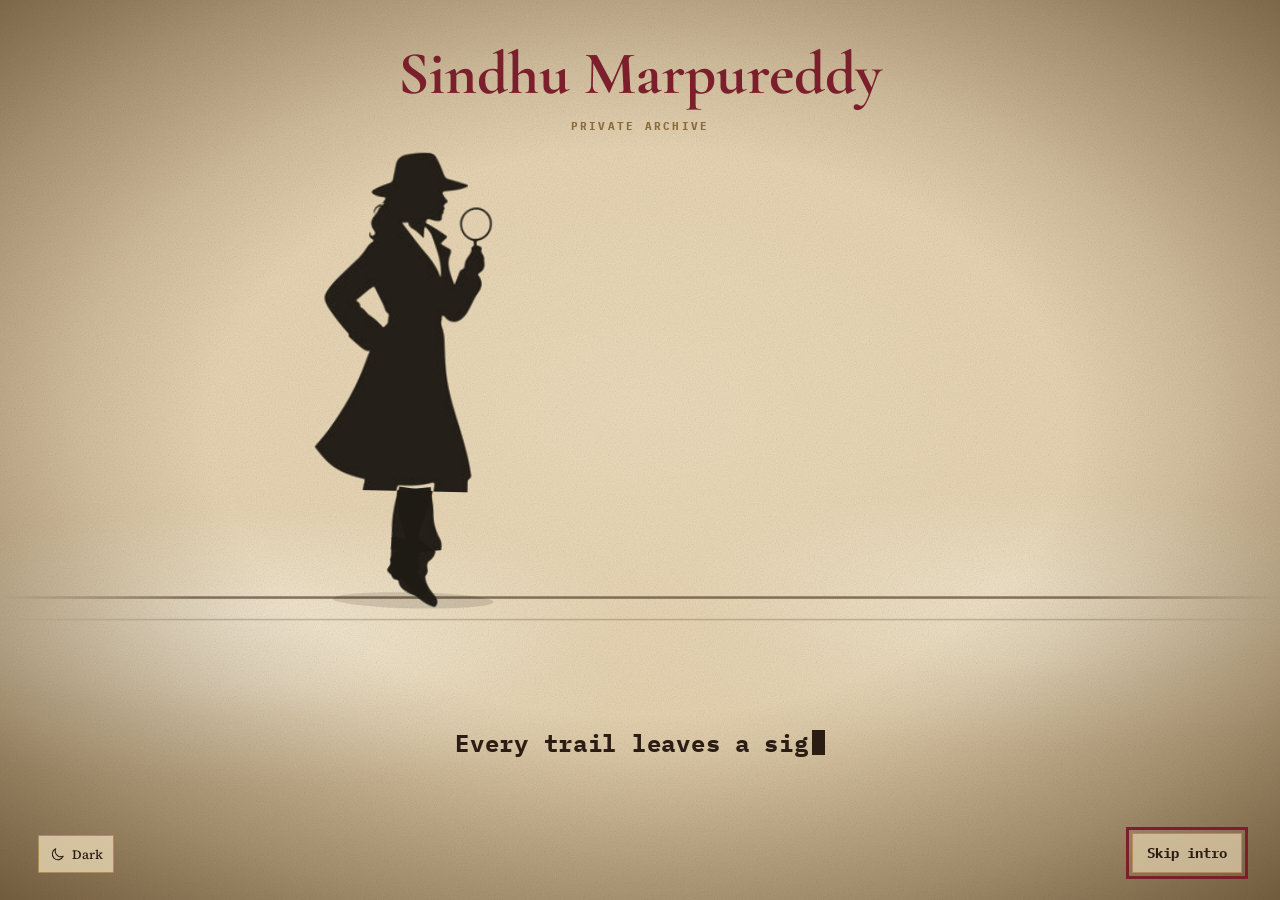
==== sherlock.html @ 06609368 "Clarify annual escalation resolution metric" ====
<!doctype html>
<html lang="en">
<head>
  <meta charset="UTF-8">
  <meta name="viewport" content="width=device-width, initial-scale=1.0">
  <meta name="theme-color" content="#E6D3B0">
  <title>Sindhu Marpureddy | Home</title>
  <link rel="preconnect" href="https://fonts.googleapis.com">
  <link rel="preconnect" href="https://fonts.gstatic.com" crossorigin>
  <link href="https://fonts.googleapis.com/css2?family=Abril+Fatface&family=Cormorant+Garamond:wght@400;500;600;700&family=Courier+Prime:wght@400;700&family=IBM+Plex+Mono:wght@400;500;600;700&family=Lora:wght@400;500;700&family=Source+Serif+4:wght@400;500;600;700&display=swap" rel="stylesheet">
  <script>try{if(localStorage.getItem('sherlock-theme')==='dark')document.documentElement.setAttribute('data-theme','dark')}catch(e){}</script>
  <!-- Decide before first paint whether the intro will play (once per session; add ?intro=1 to the address to replay it) -->
  <script>try{var key='sindhu-case-file-router-intro',u=new URL(location.href);u.searchParams.delete('intro');u.hash='';history.replaceState(null,'',u.pathname+u.search);sessionStorage.removeItem(key);if(!(window.matchMedia&&matchMedia('(prefers-reduced-motion: reduce)').matches)){document.documentElement.classList.add('will-intro')}}catch(e){}</script>
  <style>
/* =====================================================================
   Case file site - one consolidated stylesheet.
   Sections: 1 tokens - 2 base - 3 header - 4 layout - 5 shared - 6 pages
             7 footer - 8 route transitions - 9 home - 10 intro - 11 responsive
   Edit the sepia palette in section 1. All artwork is inline SVG or CSS.
   ===================================================================== */

/* 1. Tokens ---------------------------------------------------------- */
:root {
  --paper: #E6D3B0;
  --paper-hi: #EEDDBE;
  --paper-light: #f2e5ca;
  --aged-edge: #B08D57;
  --brass: var(--aged-edge);
  --deep-sepia: #8A6A3B;
  --ink: #2b1d14;
  --ink-soft: #2b1d14;
  --burgundy: #7A1F2B;
  --rule: rgba(30, 26, 20, .24);
  --display: 'Cormorant Garamond', Georgia, serif;
  --body: 'Source Serif 4', Georgia, serif;
  --note: 'IBM Plex Mono', monospace;
  --font-body: clamp(1rem, .95rem + .3vw, 1.125rem);
  --font-card: 1.05rem;
  --font-label: clamp(.875rem, .85rem + .2vw, .95rem);
  --font-nav: clamp(.95rem, .91rem + .2vw, 1rem);
  --font-hero-statement: clamp(1.4rem, 1.1rem + 1vw, 1.75rem);
  --header-height: 78px;
  --footer-height: 58px;
  --noise: url("data:image/svg+xml;utf8,<svg xmlns='http://www.w3.org/2000/svg' width='220' height='220'><filter id='n' x='0' y='0' width='100%25' height='100%25'><feTurbulence type='fractalNoise' baseFrequency='.85' numOctaves='2' stitchTiles='stitch'/><feColorMatrix type='saturate' values='0'/></filter><rect width='220' height='220' filter='url(%23n)'/></svg>");
  color-scheme: light;
  scroll-behavior: smooth;
  scroll-padding-top: 100px;
}

/* 2. Base ------------------------------------------------------------ */
*, *::before, *::after { box-sizing: border-box; }
[hidden] { display: none !important; }
html { min-width: 320px; background: var(--paper); }
body {
  display: flex;
  min-width: 320px;
  min-height: 100vh;
  flex-direction: column;
  margin: 0;
  color: var(--ink);
  background-color: var(--paper);
  background-image: repeating-linear-gradient(0deg, rgba(65,42,21,.025) 0 1px, transparent 1px 5px), linear-gradient(115deg, rgba(255,255,255,.13), transparent 48%);
  font-family: var(--body);
  font-size: var(--font-body);
  font-weight: 400;
  line-height: 1.65;
}
body.intro-open { overflow: hidden; }
body p { max-width: 65ch; }
body em, body strong { font-family: var(--body); font-weight: 500; }
a { color: inherit; text-decoration: none; }
button { color: inherit; font: inherit; }
:focus-visible { outline: 3px solid var(--aged-edge); outline-offset: 4px; }
::selection { color: var(--paper-light); background: var(--burgundy); }
.skip-link { position: fixed; z-index: 2001; top: 8px; left: 8px; padding: 10px 14px; color: var(--paper-light); background: var(--burgundy); transform: translateY(-150%); }
.skip-link:focus { transform: translateY(0); }
.sr-only, .route-live { position: absolute; width: 1px; height: 1px; padding: 0; margin: -1px; overflow: hidden; clip: rect(0,0,0,0); white-space: nowrap; border: 0; }

/* Everything except the intro and transition layers lives inside #page */
#page { position: relative; z-index: 200; display: flex; flex: 1 0 auto; flex-direction: column; min-width: 0; }

/* 3. Header ---------------------------------------------------------- */
.case-header {
  position: sticky; z-index: 1200; top: 0; display: flex; flex: 0 0 auto; min-height: var(--header-height);
  align-items: center; justify-content: space-between; gap: 15px;
  padding: 9px max(22px, calc((100vw - 1280px) / 2));
  border-bottom: 1px solid var(--rule); background: rgba(230,211,176,.97); backdrop-filter: blur(12px);
}
.brand { display: flex; flex: 0 0 auto; flex-direction: column; line-height: 1.1; white-space: nowrap; }
.brand b { color: var(--burgundy); font: 700 2.4rem/1.05 var(--display); letter-spacing: 0; }
.brand small { margin-top: 3px; color: var(--deep-sepia); font: 700 .68rem/1.2 var(--note); letter-spacing: .16em; text-transform: uppercase; }
.case-nav { display: flex; min-width: 0; align-items: center; gap: 2px; }
.case-nav a { display: inline-flex; min-height: 43px; flex: 0 0 auto; align-items: center; gap: 6px; padding: 8px 9px; color: var(--ink); border-bottom: 2px solid transparent; font: 500 var(--font-nav) var(--body); white-space: nowrap; }
.case-nav a:hover, .case-nav a[aria-current="page"] { color: var(--burgundy); border-bottom-color: var(--aged-edge); }
.case-nav svg, .resume-button svg, .menu-toggle svg { width: 17px; height: 17px; fill: none; stroke: currentColor; stroke-linecap: round; stroke-linejoin: round; stroke-width: 1.5; }
.resume-button { display: inline-flex; min-height: 42px; flex: 0 0 auto; align-items: center; gap: 7px; padding: 8px 11px; color: var(--paper-light); border: 1px solid var(--burgundy); background: var(--burgundy); font: 700 var(--font-label) var(--note); letter-spacing: .06em; }
.resume-button:hover, .button-primary:hover, .copy-email:hover { color: var(--paper-light); background: var(--ink); border-color: var(--ink); }
.menu-toggle { display: none; align-items: center; gap: 6px; padding: 8px 10px; border: 1px solid var(--deep-sepia); background: transparent; cursor: pointer; font: 700 var(--font-label) var(--note); letter-spacing: .06em; }

/* 4. Layout ---------------------------------------------------------- */
main { display: flex; flex: 1 0 auto; flex-direction: column; min-height: 0; }
.route-view { position: relative; display: flex; flex: 1 0 auto; flex-direction: column; min-height: calc(100vh - var(--header-height) - var(--footer-height)); }
.route-view h1 { margin: 0 0 28px; color: var(--ink); font: 400 clamp(42px, 6vw, 70px)/1.02 var(--display); }
.route-view h1::first-letter { color: var(--burgundy); }
.paper-page { background-color: var(--paper); background-image: repeating-linear-gradient(0deg, rgba(65,42,21,.018) 0 1px, transparent 1px 6px), linear-gradient(115deg, rgba(255,255,255,.13), transparent 48%); }
.page-inner { width: min(1080px, calc(100% - 56px)); margin: 0 auto; padding: 78px 0 96px; }
.paper-page .page-inner { flex: 1 0 auto; min-height: calc(100vh - var(--header-height) - var(--footer-height)); }
.paper-page .page-inner > h1 { padding-bottom: 20px; border-bottom: 1px solid var(--rule); }
#page-profile .page-inner, #page-method .page-inner, #page-contact .page-inner { display: flex; flex-direction: column; justify-content: center; }
#page-contact .page-inner { align-items: center; text-align: center; }

/* 5. Shared components ------------------------------------------------ */
.ornamental-divider { display: block; width: min(240px, 65%); height: 28px; margin: 28px auto; fill: none; stroke: var(--aged-edge); stroke-width: 1; stroke-linecap: round; stroke-linejoin: round; }
.button { display: inline-flex; min-height: 46px; align-items: center; justify-content: center; gap: 14px; padding: 10px 14px; border: 1px solid var(--deep-sepia); font: 500 var(--font-label) var(--body); transition: background .18s ease, color .18s ease, transform .18s ease; }
.button:hover { transform: translateY(-2px); }
.button-primary { color: var(--paper-light); border-color: var(--burgundy); background: var(--burgundy); }
.button-secondary { color: var(--ink); background: transparent; }
.button-secondary:hover { color: var(--paper-light); background: var(--ink); }
/* Small uppercase-style labels share one look */
.case-number, .case-problem strong, .case-outcome strong, .case-card summary, .case-card details .todo, .case-link, .full-record-link, .case-status,
.profile-facts h2, .service-heading p, .copy-email, .contact-linkedin, .case-footer, .method-tabs [role="tab"] { font-family: var(--note); font-size: var(--font-label); font-weight: 700; letter-spacing: .06em; }

/* 6. Pages ------------------------------------------------------------ */
/* Profile */
.profile-summary { max-width: 65ch; margin: 10px 0 40px; color: var(--ink-soft); font-size: var(--font-body); line-height: 1.65; }
.profile-facts { display: grid; grid-template-columns: repeat(3, minmax(0, 1fr)); gap: 14px; }
.profile-facts article { padding: 21px; border: 1px solid rgba(138,106,59,.55); border-top: 3px solid var(--deep-sepia); background: rgba(243,228,196,.6); }
.profile-facts h2 { margin: 0 0 8px; color: var(--burgundy); }
.profile-facts p { margin: 0; font: 500 var(--font-card) var(--body); line-height: 1.65; }
.profile-facts span { display: block; margin-top: 5px; color: var(--ink-soft); font-size: 15px; }

/* Case files */
.case-grid { display: grid; grid-template-columns: repeat(2, minmax(0, 1fr)); gap: 30px; }
.case-card { display: grid; min-width: 0; grid-template-columns: minmax(100px, .34fr) minmax(0, 1fr); align-items: start; gap: 18px; padding: 26px; border: 1px solid rgba(138,106,59,.55); border-top: 3px solid var(--deep-sepia); background: rgba(243,228,196,.62); box-shadow: 0 5px 14px rgba(30,26,20,.07); transition: transform .2s ease, border-color .2s ease, box-shadow .2s ease; }
.case-thumb { display: block; width: 100%; aspect-ratio: 1; object-fit: contain; border: 1px solid rgba(138,106,59,.35); background: var(--paper-hi); }
.case-thumb-placeholder { display: grid; place-items: center; color: var(--deep-sepia); font: 700 28px/1 var(--display); }
.case-thumb-placeholder[data-tone="sage"] { background: linear-gradient(145deg, #EEDDBE, #D1BB91); }
.case-thumb-placeholder[data-tone="blue"] { background: linear-gradient(145deg, #F2E5CA, #D7C29A); }
.case-thumb-placeholder[data-tone="rose"] { background: linear-gradient(145deg, #E7D5B3, #CBB58A); }
.case-content { min-width: 0; }
.case-card:hover, .case-card:focus-within { transform: translateY(-3px); border-color: var(--aged-edge); box-shadow: 0 10px 24px rgba(30,26,20,.13); }
.case-number { margin: 0 0 8px; color: var(--burgundy); }
.case-card h2 { margin: 0 0 12px; font: 400 34px/1.08 var(--display); }
.case-problem, .case-outcome { max-width: 65ch; margin: 10px 0; font-size: var(--font-card); line-height: 1.65; }
.case-problem strong, .case-outcome strong { display: block; margin-bottom: 2px; color: var(--burgundy); }
.case-card details { margin-top: 12px; border-top: 1px solid rgba(138,106,59,.38); }
.case-card summary { width: fit-content; padding: 9px 0 2px; color: var(--burgundy); cursor: pointer; }
.case-card summary:hover, .case-link:hover, .full-record-link:hover { color: var(--ink); }
.case-card details p { max-width: 65ch; margin: 9px 0; color: var(--ink-soft); font-size: var(--font-card); line-height: 1.65; }
.case-card details .todo { color: var(--burgundy); }
.case-link, .full-record-link { display: inline-flex; align-items: center; gap: 7px; margin-top: 13px; padding-bottom: 3px; color: var(--burgundy); border-bottom: 1px solid var(--aged-edge); }
.case-link:hover, .full-record-link:hover { border-color: var(--burgundy); }
.case-status { margin: 13px 0 0; color: var(--burgundy); }
.case-card { display: block; padding: 0; perspective: 1200px; }
.case-card-inner { display: grid; min-height: 250px; transform-style: preserve-3d; transition: transform .65s cubic-bezier(.2,.7,.2,1); }
.case-card.is-flipped .case-card-inner { transform: rotateY(180deg); }
.case-card-face { grid-area: 1 / 1; min-width: 0; padding: 24px; backface-visibility: hidden; -webkit-backface-visibility: hidden; }
.case-card-front { display: flex; flex-direction: column; align-items: stretch; }
.case-card-front-button { display: grid; width: 100%; grid-template-columns: minmax(110px, .7fr) minmax(0, 1fr); align-items: center; gap: 20px; padding: 0; border: 0; background: transparent; cursor: pointer; text-align: left; }
.case-card-front-button:focus-visible, .case-card-back-button:focus-visible { outline-offset: 2px; }
.case-card-front .case-thumb { display: block; width: 100%; aspect-ratio: 1; object-fit: contain; border: 1px solid rgba(138,106,59,.35); background: var(--paper-hi); }
.case-card-front .case-thumb-placeholder { display: grid; place-items: center; color: var(--deep-sepia); font: 700 38px/1 var(--display); }
.case-card-front .case-thumb-placeholder[data-tone="sage"] { background: linear-gradient(145deg, #EEDDBE, #D1BB91); }
.case-card-front .case-thumb-placeholder[data-tone="blue"] { background: linear-gradient(145deg, #F2E5CA, #D7C29A); }
.case-card-front .case-thumb-placeholder[data-tone="rose"] { background: linear-gradient(145deg, #E7D5B3, #CBB58A); }
.case-card-front-copy { display: block; min-width: 0; }
.case-front-link, .case-front-status { align-self: flex-start; margin: 12px 0 0; }
.case-card-front .case-number { display: block; margin-bottom: 8px; }
.case-card-title { display: block; margin-bottom: 10px; color: var(--burgundy); font: 400 34px/1.08 var(--display); }
.case-teaser { display: block; color: var(--ink-soft); font-size: 16px; line-height: 1.5; }
.case-flip-cue { display: inline-block; margin-top: 17px; color: var(--deep-sepia); font: 700 var(--font-label) var(--note); }
.case-card-back { transform: rotateY(180deg); }
.case-card-back-button { min-height: 36px; margin: -4px 0 10px; padding: 5px 0; border: 0; background: transparent; color: var(--burgundy); cursor: pointer; font: 700 var(--font-label) var(--note); }
.case-card-back-button:hover { color: var(--ink); }
.case-card-back .case-number { margin-bottom: 8px; }
.case-card-back h2 { margin-bottom: 12px; }
.case-card:focus-within { border-color: var(--aged-edge); box-shadow: 0 8px 20px rgba(30,26,20,.12); }
html:not([data-theme="dark"]) .case-card { border-color: #6A1924; border-top-color: #B08D57; background: #7A1F2B; color: #F2E5CA; box-shadow: 0 5px 14px rgba(64,22,28,.18); }
html:not([data-theme="dark"]) .case-card:hover, html:not([data-theme="dark"]) .case-card:focus-within { border-color: #B08D57; box-shadow: 0 10px 24px rgba(64,22,28,.25); }
html:not([data-theme="dark"]) .case-card-title, html:not([data-theme="dark"]) .case-card-back h2 { color: #FFF2D9; font-weight: 700; }
html:not([data-theme="dark"]) .case-card .case-number, html:not([data-theme="dark"]) .case-card .case-problem strong, html:not([data-theme="dark"]) .case-card .case-outcome strong, html:not([data-theme="dark"]) .case-card summary, html:not([data-theme="dark"]) .case-card .case-status, html:not([data-theme="dark"]) .case-card-back-button { color: #F2D9A8; }
html:not([data-theme="dark"]) .case-card .case-teaser, html:not([data-theme="dark"]) .case-card .case-problem, html:not([data-theme="dark"]) .case-card .case-outcome, html:not([data-theme="dark"]) .case-card details p { color: #FFF7E9; }
html:not([data-theme="dark"]) .case-card .case-flip-cue { color: #F2D9A8; }
html:not([data-theme="dark"]) .case-card details { border-top-color: rgba(242,229,202,.38); }
html:not([data-theme="dark"]) .case-card .case-link { color: #F2D9A8; border-bottom-color: #B08D57; }
html:not([data-theme="dark"]) .case-card .case-link:hover, html:not([data-theme="dark"]) .case-card summary:hover, html:not([data-theme="dark"]) .case-card-back-button:hover { color: #FFF7E9; }

/* Method */
.method-tabs { display: flex; flex-wrap: wrap; gap: 4px; border-bottom: 1px solid var(--rule); }
.method-tabs [role="tab"] { min-height: 44px; padding: 9px 14px; color: var(--ink-soft); border: 0; border-bottom: 2px solid transparent; background: transparent; cursor: pointer; }
.method-tabs [role="tab"]:hover, .method-tabs [role="tab"][aria-selected="true"] { color: var(--burgundy); border-bottom-color: var(--aged-edge); }
.method-panel { min-height: 160px; padding: 25px 19px; background: rgba(243,228,196,.55); }
.method-panel.is-changing { animation: panelReveal .25s ease both; }
.tag-list { display: flex; flex-wrap: wrap; gap: 8px; margin: 0; padding: 0; list-style: none; }
.tag-list li { padding: 5px 9px; border: 1px solid rgba(138,106,59,.7); background: rgba(230,211,176,.62); font-size: 16px; }
@keyframes panelReveal { from { opacity: .2; transform: translateY(5px); } to { opacity: 1; transform: translateY(0); } }

/* Service record */
.service-timeline { position: relative; margin-left: 8px; padding-left: 33px; border-left: 1px solid var(--aged-edge); }
.service-entry { position: relative; padding: 0 0 46px; }
.service-entry:last-child { padding-bottom: 0; }
.timeline-mark { position: absolute; top: 6px; left: -41px; width: 14px; height: 14px; border: 2px solid var(--deep-sepia); border-radius: 50%; background: var(--paper); }
.service-heading { display: flex; flex-wrap: wrap; align-items: center; gap: 4px 12px; margin-bottom: 8px; }
.service-heading h2 { flex: 1 1 260px; margin: 0; color: var(--ink); font: 400 29px/1.12 var(--display); overflow-wrap: anywhere; }
.service-heading p { margin: 0; color: var(--burgundy); }
.employer-logo { display: block; width: 48px; height: 48px; flex: 0 0 48px; object-fit: contain; padding: 3px; border-radius: 3px; background: rgba(255,255,255,.86); }
.service-entry ul { max-width: 65ch; margin: 0; padding-left: 19px; color: var(--ink-soft); font-size: var(--font-card); line-height: 1.65; }
.service-entry li { max-width: 65ch; padding-left: 4px; }
.service-entry li + li { margin-top: 5px; }
.service-entry abbr[title] { text-decoration: none; cursor: help; }
.full-record-link { margin-top: 27px; }

/* Contact */
.contact-prompt { margin: 0 0 25px; color: var(--burgundy); font: 400 32px var(--display); }
.contact-actions { display: flex; flex-wrap: wrap; align-items: center; justify-content: center; gap: 10px; }
.contact-actions address { color: var(--ink); font: normal 20px var(--note); overflow-wrap: anywhere; }
.contact-details { display: flex; flex-wrap: wrap; justify-content: center; gap: 26px; margin-top: 18px; }
.contact-details p { margin: 0; color: var(--ink); font-size: 17px; }
.contact-details strong { display: block; margin-bottom: 3px; color: var(--deep-sepia); font: 700 var(--font-label) var(--note); }
.contact-details a { color: inherit; text-underline-offset: 3px; }
.contact-details a:hover { color: var(--burgundy); text-decoration: underline; }
.copy-email { min-height: 42px; padding: 8px 13px; color: var(--paper-light); border: 1px solid var(--burgundy); background: var(--burgundy); cursor: pointer; font-weight: 500; }
.copy-status { min-height: 1.5em; margin: 8px 0; color: var(--burgundy); font-size: 15px; }
.contact-linkedin { display: inline-block; margin-top: 7px; padding-bottom: 3px; color: var(--burgundy); border-bottom: 1px solid var(--aged-edge); font-weight: 500; }
.contact-linkedin:hover { color: var(--ink); }
.contact-links { display: flex; flex-wrap: wrap; justify-content: center; gap: 10px; margin-top: 24px; }
.contact-links .button { min-width: 130px; }

/* 7. Footer ----------------------------------------------------------- */
.case-footer { display: flex; flex: 0 0 auto; min-height: var(--footer-height); align-items: center; justify-content: space-between; gap: 12px; margin-top: auto; padding: 12px max(22px, calc((100vw - 1080px) / 2)); border-top: 1px solid var(--rule); background: #E6D3B0; color: var(--ink); }
.case-footer a { color: var(--burgundy); }

/* 8. Route transitions (footprints + magnifier lens reveal) ----------- */
.route-view.route-exit, .route-view.route-enter { position: fixed; z-index: 1101; top: var(--header-height); right: 0; bottom: 0; left: 0; overflow-y: auto; padding-bottom: 54px; }
.route-view.route-exit { pointer-events: none; }
.route-view.route-enter { clip-path: circle(0px at 50% 34%); }
.transition-layer { position: fixed; z-index: 1103; inset: 0; display: none; overflow: hidden; pointer-events: none; }
.transition-layer.is-active { display: block; }
.transition-layer.is-intro-reveal { z-index: 2003; }
.transition-ground-line { position: absolute; right: 0; bottom: 86px; left: 0; height: 1px; background: rgba(138,106,59,.64); box-shadow: 0 0 8px rgba(176,141,87,.3); }
.transition-glass { position: fixed; z-index: 3; width: 160px; height: 218px; }
.transition-glass img { display: block; width: 160px; height: auto; transform: rotate(-30deg); filter: drop-shadow(6px 10px 8px rgba(0,0,0,.35)); }
.footprint-layer { position: fixed; z-index: 1102; inset: 0; display: none; overflow: hidden; pointer-events: none; }
.footprint-layer.has-prints { display: block; }
.shoe-print { position: fixed; z-index: 2; display: block; width: 28px; height: 56px; object-fit: contain; opacity: 0; pointer-events: none; }

/* 9. Home: sepia paper, Gothic skyline, seal, and the revealing lens --- */
#page-home { overflow: hidden; background: radial-gradient(ellipse 80% 72% at 45% 46%, var(--paper-hi) 0%, var(--paper) 52%, #cdb98f 100%); }
#page-home::before { content: ""; position: absolute; inset: 0; z-index: 0; pointer-events: none; background: radial-gradient(ellipse 78% 74% at 50% 48%, rgba(70,45,18,0) 52%, rgba(70,45,18,.22) 82%, rgba(70,45,18,.45) 100%); }
#page-home::after { content: ""; position: absolute; inset: 0; z-index: 0; pointer-events: none; mix-blend-mode: multiply; opacity: .26; background-image: var(--noise); background-size: 220px 220px; }
#page-home .home-copy h1 { border-color: var(--brass); outline-color: rgba(176,141,87,.35); background: transparent; font-family: 'Abril Fatface', Georgia, serif; }
.home-inner { position: relative; z-index: 1; display: grid; flex: 1 0 auto; width: 100%; max-width: 1120px; align-items: center; gap: clamp(20px, 3vw, 44px); grid-template-columns: minmax(0, .92fr) minmax(0, 1.08fr); margin: 0 auto; padding: 5vh 24px 3vh; }
.home-copy { min-width: 0; }
.home-copy h1 { margin: 0 0 1.1rem; padding: 1.2rem 1.5rem 1.7rem; border: 2px solid var(--brass); outline: 1px solid rgba(176,141,87,.35); outline-offset: 6px; font: 400 clamp(2.6rem, 5.2vw, 4.4rem)/1.04 var(--display); transition: opacity .9s ease; }
.home-copy h1 .name { display: block; color: var(--burgundy); }
.home-statement { max-width: 20em; margin: 0 0 1.5rem; font: 400 var(--font-hero-statement)/1.25 var(--display); }
.home-cta { display: flex; flex-wrap: wrap; gap: 12px; }
.home-cta .button { padding: 15px 22px; border-color: var(--brass); color: var(--ink); font: 700 .85rem var(--note); }
.home-cta .button-primary { color: #fff; border-color: var(--burgundy); background: var(--burgundy); }
.home-cta .button-primary:hover { background: var(--ink); border-color: var(--ink); }

.stage-col { display: flex; min-width: 0; flex-direction: column; gap: 10px; }
.stage { position: relative; width: 100%; aspect-ratio: 540 / 460; overflow: visible; cursor: none; touch-action: manipulation; user-select: none; -webkit-user-select: none; }
.stage svg.scene { position: absolute; inset: 0; width: 100%; height: 100%; }
.seal { position: absolute; top: 0; right: 0; z-index: 1; width: 30%; aspect-ratio: 1; filter: drop-shadow(0 3px 5px rgba(60,40,20,.22)); }
.facts-layer { position: absolute; inset: 0; z-index: 2; pointer-events: none;
  -webkit-mask-image: radial-gradient(circle var(--lr, 70px) at var(--lx, 50%) var(--ly, 50%), #000 90%, transparent 100%);
          mask-image: radial-gradient(circle var(--lr, 70px) at var(--lx, 50%) var(--ly, 50%), #000 90%, transparent 100%); }
.stage.show-all .facts-layer { -webkit-mask-image: none; mask-image: none; }
.tag { position: absolute; width: var(--tw, 150px); padding: .5em .65em .55em; transform: translate(-50%, -50%); border: 1px solid var(--brass); background: rgba(240,225,194,.96); box-shadow: 3px 4px 0 rgba(90,65,30,.18); }
.tag b { display: block; color: var(--burgundy); font: 400 var(--tfs, 24px)/1 var(--display); }
.tag span { display: block; margin-top: 3px; color: var(--ink); font: 700 var(--tls, 12px)/1.2 var(--note); }
.lens { position: absolute; top: 0; left: 0; z-index: 3; pointer-events: none; will-change: transform; filter: drop-shadow(6px 10px 7px rgba(40,25,10,.35)); }
.hint-row { position: relative; z-index: 5; display: flex; align-items: center; justify-content: space-between; gap: 12px; color: var(--deep-sepia); font: 400 .78rem var(--note); }
.hint-row button { padding: 7px 11px; color: var(--ink); border: 1px solid var(--brass); background: transparent; cursor: pointer; font: 700 .74rem var(--note); }
.hint-row button:hover { color: #fff; background: var(--burgundy); border-color: var(--burgundy); }
.home-ornament { position: relative; z-index: 1; display: block; width: min(340px, 60%); margin: 0 auto 8px; opacity: .9; }
.copy-hidden-until-intro { opacity: 0; }

/* 10. Intro: the investigator walks in, then the lens opens the page --- */
html.will-intro #page { visibility: hidden; }
#page.intro-active { visibility: hidden; }
#page.intro-active .home-copy h1 { opacity: 0; }
#page.intro-active.title-in .home-copy h1 { opacity: 1; }
#page.wiping { visibility: visible; clip-path: circle(var(--r, 0px) at var(--cx, 50%) var(--cy, 50%)); }
#intro { position: fixed; z-index: 100; inset: 0; overflow: hidden; background: radial-gradient(ellipse 80% 70% at 50% 45%, #EEDCBC 0%, #E6D3B0 55%, #B9A37A 100%); }
#intro .vignette { position: absolute; inset: 0; pointer-events: none; background: radial-gradient(ellipse 75% 70% at 50% 48%, rgba(60,38,15,0) 45%, rgba(60,38,15,.28) 78%, rgba(60,38,15,.55) 100%); }
#intro .grain { position: absolute; inset: 0; pointer-events: none; mix-blend-mode: multiply; opacity: .28; background-image: var(--noise); background-size: 220px 220px; }
#intro .fog { position: absolute; left: -20%; bottom: 20%; width: 140%; height: 30%; pointer-events: none; opacity: .65; animation: fogDrift 16s ease-in-out infinite alternate;
  background: radial-gradient(ellipse 30% 55% at 28% 60%, rgba(255,250,238,.75), transparent 70%), radial-gradient(ellipse 28% 50% at 72% 50%, rgba(255,250,238,.55), transparent 70%); }
#intro .fog.b { bottom: 12%; opacity: .45; animation-duration: 22s; animation-direction: alternate-reverse; }
@keyframes fogDrift { from { transform: translateX(-7%); } to { transform: translateX(7%); } }
#intro .intro-mark { position: absolute; top: 5vh; right: 0; left: 0; padding: 0 16px; text-align: center; line-height: 1.05; }
#intro .intro-mark b { display: block; color: var(--burgundy); font: 700 clamp(2.6rem, 6vw, 3.8rem)/.95 var(--display); }
#intro .intro-mark small { display: block; margin-top: 1rem; color: var(--deep-sepia); font: 700 .7rem var(--note); letter-spacing: .2em; text-transform: uppercase; }
#intro-scene { position: absolute; inset: 0; width: 100%; height: 100%; }
#intro-caption { position: absolute; right: 0; bottom: 15vh; left: 0; min-height: 1.6em; padding: 0 16px; color: var(--ink); font: 700 clamp(1.05rem, 2.2vw, 1.5rem) var(--note); letter-spacing: .03em; text-align: center; }
#intro-caption::after { content: ""; display: inline-block; width: .55em; height: 1.05em; margin-left: 3px; vertical-align: -.15em; background: var(--ink); animation: caretBlink .8s steps(1) infinite; }
@keyframes caretBlink { 50% { opacity: 0; } }
#skip-intro { position: absolute; right: max(16px, 3vw); bottom: max(16px, 3vh); padding: 10px 14px; color: var(--ink); border: 1px solid var(--brass); background: rgba(230,211,176,.7); cursor: pointer; font: 700 .85rem var(--note); }
#skip-intro:hover { color: #fff; background: var(--burgundy); border-color: var(--burgundy); }
#skip-intro:focus-visible { outline: 3px solid var(--burgundy); outline-offset: 3px; }
#lens-ring { position: fixed; z-index: 2300; display: none; border: 7px solid var(--aged-edge); border-radius: 50%; box-shadow: 0 0 0 1.5px #293833, inset 0 0 0 1.5px #293833, 0 10px 30px rgba(41,56,51,.28); pointer-events: none; }

/* 11. Responsive ------------------------------------------------------ */
@media (max-width: 1050px) {
  :root { --header-height: 112px; }
  .case-header { flex-wrap: wrap; gap: 4px 13px; padding-right: 18px; padding-left: 18px; }
  .case-nav { order: 3; width: 100%; justify-content: center; overflow-x: auto; }
  .resume-button { margin-left: auto; }
}
@media (max-width: 860px) {
  .home-inner { grid-template-columns: minmax(0, 1fr); padding-top: 4vh; }
  .stage-col { width: 100%; max-width: 520px; margin: 0 auto; }
}
@media (max-width: 700px) {
  :root { --header-height: 110px; --footer-height: 78px; scroll-padding-top: 118px; }
  .case-header { display: grid; height: auto; min-height: var(--header-height); grid-template-columns: minmax(0, 1fr) auto auto; grid-template-rows: auto auto; gap: 7px; padding: 8px 12px; }
  .brand { grid-column: 1; grid-row: 1; }
  .brand b { font-size: 2.1rem; }
  .menu-toggle { display: inline-flex; width: 36px; grid-column: 2; grid-row: 1; min-height: 36px; align-items: center; justify-content: center; gap: 0; padding: 5px; }
  .case-header > .theme-toggle { grid-column: 3; grid-row: 1; }
  .menu-toggle svg { width: 15px; height: 15px; }
  .case-nav { position: absolute; top: 100%; right: 0; left: 0; display: none; width: auto; max-height: calc(100dvh - 74px); flex-direction: column; align-items: stretch; justify-content: flex-start; overflow-y: auto; padding: 7px 12px 12px; border-bottom: 1px solid var(--rule); background: var(--paper); box-shadow: 0 12px 16px rgba(30,26,20,.14); }
  .case-header.menu-open .case-nav { display: flex; }
  .case-nav a { min-height: 43px; gap: 10px; padding: 9px 10px; border-bottom: 1px solid rgba(30,26,20,.12); }
  .case-nav a[aria-current="page"] { border-bottom-color: var(--aged-edge); }
  .resume-button { grid-column: 1 / -1; grid-row: 2; justify-self: center; min-height: 38px; gap: 5px; margin-left: 0; padding: 7px 8px; }
  .resume-button svg { width: 15px; height: 15px; }
  .page-inner { width: calc(100% - 36px); padding: 54px 0 72px; }
  .route-view h1 { margin-bottom: 23px; font-size: clamp(43px, 12vw, 58px); }
  .profile-facts { grid-template-columns: minmax(0, 1fr); gap: 10px; }
  .profile-facts article { padding: 16px; }
  .case-grid { grid-template-columns: minmax(0, 1fr); gap: 24px; }
  .case-card { grid-template-columns: 82px minmax(0, 1fr); gap: 14px; padding: 18px; }
  .case-card-face { padding: 17px; }
  .case-card-front-button { grid-template-columns: 82px minmax(0, 1fr); gap: 14px; }
  .case-card-title { font-size: 30px; }
  .case-thumb-placeholder { font-size: 23px; }
  .case-card h2 { font-size: 31px; }
  .method-tabs { flex-wrap: nowrap; overflow-x: auto; }
  .method-tabs [role="tab"] { flex: 0 0 auto; padding: 9px 10px; }
  .method-panel { min-height: 120px; padding: 20px 13px; }
  .tag-list { gap: 7px; }
  .tag-list li { font-size: 15px; }
  .service-timeline { margin-left: 6px; padding-left: 28px; }
  .service-entry { padding-bottom: 39px; }
  .timeline-mark { left: -35px; }
  .service-heading h2 { flex-basis: calc(100% - 60px); font-size: 25px; }
  .employer-logo { width: 42px; height: 42px; flex-basis: 42px; }
  .contact-prompt { font-size: 28px; }
  .contact-actions address { font-size: 16px; }
  .contact-details { gap: 10px 22px; }
  .case-footer { align-items: flex-start; flex-direction: column; padding-right: 18px; padding-left: 18px; }
  .transition-ground-line { bottom: 72px; }
  .shoe-print { width: 24px; height: 48px; }
  .home-cta .button { padding: 13px 16px; }
}
@media (max-width: 600px) {
  :root { --header-height: 110px; }
  .case-header { grid-template-columns: minmax(0, 1fr) auto auto; }
}
@media (max-width: 390px) {
  .brand b { font-size: 1.8rem; }
  .service-heading h2 { font-size: 23px; }
  .case-footer { padding-right: 15px; padding-left: 15px; }
  .case-card { grid-template-columns: 68px minmax(0, 1fr); gap: 11px; padding: 15px; }
  .case-card-face { padding: 14px; }
  .case-card-front-button { grid-template-columns: 68px minmax(0, 1fr); gap: 10px; }
  .case-card-title { font-size: 27px; }
}
@media (prefers-reduced-motion: reduce) {
  *, *::before, *::after { scroll-behavior: auto !important; animation-duration: .01ms !important; animation-iteration-count: 1 !important; transition-duration: .01ms !important; }
  .transition-layer { display: none !important; }
  .route-view.route-exit, .route-view.route-enter { position: static; inset: auto; overflow: visible; padding-bottom: 0; clip-path: none !important; }
  #intro .fog { animation: none; }
}
@media (forced-colors: active) {
  :focus-visible { outline: 2px solid Highlight; }
  .case-nav a[aria-current="page"] { border-bottom: 2px solid Highlight; }
}

/* ===== Theme switch: your colours by day, gothic grey "after dark" ===== */
.theme-toggle { display: inline-flex; min-height: 43px; flex: 0 0 auto; align-items: center; gap: 6px; padding: 8px 9px; color: var(--ink); border: 0; border-bottom: 2px solid transparent; background: transparent; cursor: pointer; font: 500 var(--font-nav) var(--body); white-space: nowrap; }
.theme-toggle:hover { color: var(--burgundy); border-bottom-color: var(--aged-edge); }
.theme-toggle svg { width: 17px; height: 17px; fill: none; stroke: currentColor; stroke-linecap: round; stroke-linejoin: round; stroke-width: 1.5; }
.case-header > .theme-toggle { width: 38px; min-height: 38px; justify-content: center; gap: 0; padding: 6px; border: 1px solid var(--deep-sepia); }
.case-header > .theme-toggle span { position: absolute; width: 1px; height: 1px; padding: 0; margin: -1px; overflow: hidden; clip: rect(0,0,0,0); white-space: nowrap; border: 0; }
#intro .theme-toggle { position: absolute; z-index: 2; top: auto; right: auto; bottom: max(16px, 3vh); left: max(16px, 3vw); min-height: 38px; padding: 6px 10px; border: 1px solid var(--aged-edge); background: rgba(230,211,176,.82); font-size: .8rem; }
html.theme-anim body, html.theme-anim .case-header, html.theme-anim .case-card, html.theme-anim #page-home, html.theme-anim .paper-page { transition: background-color .35s ease, color .35s ease, border-color .35s ease; }
@media (max-width: 700px) {
  .case-header > .theme-toggle { width: 38px; min-height: 38px; justify-content: center; gap: 0; padding: 6px; border: 1px solid var(--deep-sepia); }
  .case-header > .theme-toggle span { position: absolute; width: 1px; height: 1px; padding: 0; margin: -1px; overflow: hidden; clip: rect(0,0,0,0); white-space: nowrap; border: 0; }
}

html[data-theme="dark"] {
  --paper: #1F2125; --paper-hi: #2C3036; --paper-light: #F2F3F5;
  --ink: #E6E8EB; --ink-soft: #E6E8EB; --burgundy: #E3CF8E;
  --aged-edge: #A9AEB6; --brass: #A9AEB6; --deep-sepia: #8B9199; --rule: rgba(230,232,235,.2);
  color-scheme: dark;
}
html[data-theme="dark"] body { background-image: none; }
html[data-theme="dark"] .case-header { background: rgba(31,33,37,.97); }
html[data-theme="dark"] .case-footer { background: #1F2125; }
html[data-theme="dark"] .case-nav a[aria-current="page"], html[data-theme="dark"] .case-nav a:hover, html[data-theme="dark"] .theme-toggle:hover { color: #E3CF8E; }
html[data-theme="dark"] .brand small { color: #B5BAC2; }
html[data-theme="dark"] .paper-page { background-color: #1F2125; background-image: none; }
html[data-theme="dark"] .profile-facts article, html[data-theme="dark"] .case-card { background: rgba(46,50,56,.75); border-color: rgba(169,174,182,.35); box-shadow: 0 5px 14px rgba(0,0,0,.35); }
html[data-theme="dark"] .method-panel { background: rgba(46,50,56,.6); }
html[data-theme="dark"] .tag-list li { background: rgba(46,50,56,.85); border-color: rgba(169,174,182,.5); }
html[data-theme="dark"] .resume-button, html[data-theme="dark"] .button-primary, html[data-theme="dark"] .copy-email { color: #17181B; background: #E3CF8E; border-color: #E3CF8E; }
html[data-theme="dark"] .resume-button:hover, html[data-theme="dark"] .button-primary:hover, html[data-theme="dark"] .copy-email:hover { color: #17181B; background: #F3E6B0; border-color: #F3E6B0; }
html[data-theme="dark"] .button-secondary { color: var(--ink); border-color: #A9AEB6; }
html[data-theme="dark"] .button-secondary:hover { color: var(--ink); background: rgba(230,232,235,.14); }
html[data-theme="dark"] #page-home { background: radial-gradient(ellipse 80% 72% at 45% 46%, #3B4047 0%, #25282D 55%, #16171A 100%); }
html[data-theme="dark"] #page-home::before { background: radial-gradient(ellipse 78% 74% at 50% 48%, rgba(0,0,0,0) 50%, rgba(0,0,0,.25) 82%, rgba(0,0,0,.55) 100%); }
html[data-theme="dark"] #page-home::after { mix-blend-mode: screen; opacity: .05; }
html[data-theme="dark"] #page-home .home-copy h1 { border-color: #A9AEB6; outline-color: rgba(169,174,182,.35); background: rgba(20,22,26,.35); }
html[data-theme="dark"] #page-home .home-cta .button { color: var(--ink); border-color: #A9AEB6; background: rgba(230,232,235,.06); }
html[data-theme="dark"] #page-home .home-cta .button.button-primary { color: #17181B; background: #E3CF8E; border-color: #E3CF8E; }
html[data-theme="dark"] #page-home .home-cta .button.button-primary:hover { background: #F3E6B0; border-color: #F3E6B0; }
html[data-theme="dark"] #page-home .tag, html[data-theme="dark"] .tag { background: rgba(44,48,54,.97); border-color: #A9AEB6; box-shadow: 3px 4px 0 rgba(0,0,0,.35); }
html[data-theme="dark"] .tag b { color: #E3CF8E; }
html[data-theme="dark"] .stage svg.scene { stroke: #9AA0A8; }
html[data-theme="dark"] .hint-row { color: #B5BAC2; }
html[data-theme="dark"] .hint-row button { color: var(--ink); border-color: #A9AEB6; }
html[data-theme="dark"] .hint-row button:hover { color: #17181B; background: #E3CF8E; border-color: #E3CF8E; }
html[data-theme="dark"] .home-ornament { stroke: #A9AEB6; }
html[data-theme="dark"] #intro { background: radial-gradient(ellipse 95% 85% at 50% 46%, #959BA3 0%, #5C6168 50%, #202226 100%); }
html[data-theme="dark"] #intro .vignette { background: radial-gradient(ellipse 80% 72% at 50% 48%, rgba(0,0,0,0) 48%, rgba(0,0,0,.35) 80%, rgba(0,0,0,.68) 100%); }
html[data-theme="dark"] #intro .fog { background: radial-gradient(ellipse 30% 55% at 28% 60%, rgba(215,220,226,.42), transparent 70%), radial-gradient(ellipse 28% 50% at 72% 50%, rgba(215,220,226,.42), transparent 70%); }
html[data-theme="dark"] #intro .intro-mark b { color: #F0E2A8; }
html[data-theme="dark"] #intro .intro-mark small { color: #D0D4DA; }
html[data-theme="dark"] #intro-caption { color: #F2F3F5; }
html[data-theme="dark"] #intro-caption::after { background: #F2F3F5; }
html[data-theme="dark"] #i-prints g { fill: #E6E9ED !important; }
html[data-theme="dark"] #i-ground stop { stop-color: #E1E4E8; }
html[data-theme="dark"] #skip-intro { color: #F2F3F5; background: rgba(24,26,30,.78); border-color: #A9AEB6; }
html[data-theme="dark"] #intro .theme-toggle { color: #F2F3F5; background: rgba(24,26,30,.78); border-color: #A9AEB6; }

</style>
</head>
<body>
  <a class="skip-link" href="#main-content">Skip to content</a>

  <div id="page">
  <header class="case-header">
    <a class="brand" href="?intro=1" aria-label="Sindhu Marpureddy, home"><b>Sindhu Marpureddy</b><small>Private archive</small></a>
    <button class="menu-toggle" id="menu-toggle" type="button" aria-expanded="false" aria-controls="primary-nav"><svg aria-hidden="true" focusable="false" viewBox="0 0 24 24"><path d="M4 7h16M4 12h16M4 17h16"/></svg><span class="sr-only">Menu</span></button>
    <nav class="case-nav" id="primary-nav" aria-label="Main navigation">
      <a href="./" data-route="home" aria-current="page"><svg aria-hidden="true" focusable="false" viewBox="0 0 24 24"><path d="m3 11 9-7 9 7v9h-6v-6H9v6H3z"/></svg><span>Home</span></a>
      <a href="#/profile" data-route="profile"><svg aria-hidden="true" focusable="false" viewBox="0 0 24 24"><circle cx="12" cy="8" r="3.2"/><path d="M5.5 20c.5-4.1 2.7-6.2 6.5-6.2s6 2.1 6.5 6.2"/></svg><span>Profile</span></a>
      <a href="#/case-files" data-route="case-files"><svg aria-hidden="true" focusable="false" viewBox="0 0 24 24"><path d="M3.5 6.5h6l2 2h9v10h-17zM3.5 9h17"/></svg><span>Case Files</span></a>
      <a href="#/method" data-route="method"><svg aria-hidden="true" focusable="false" viewBox="0 0 24 24"><circle cx="10.8" cy="10.8" r="6.3"/><path d="m15.5 15.5 5 5M8.5 10.8h4.6M10.8 8.5v4.6"/></svg><span>Method</span></a>
      <a href="#/service-record" data-route="service-record"><svg aria-hidden="true" focusable="false" viewBox="0 0 24 24"><path d="M6 4.5h12v16H6zM9 8h6M9 12h6M9 16h4"/></svg><span>Service Record</span></a>
      <a href="#/contact" data-route="contact"><svg aria-hidden="true" focusable="false" viewBox="0 0 24 24"><rect x="3.5" y="5.5" width="17" height="13" rx="1"/><path d="m4.5 7 7.5 5.8L19.5 7"/></svg><span>Contact</span></a>
    </nav>
    <button class="theme-toggle" id="theme-toggle" type="button" aria-pressed="false" aria-label="Switch between light and dark colours"><svg aria-hidden="true" focusable="false" viewBox="0 0 24 24"><path d="M20 14.5A8 8 0 0 1 9.5 4a8 8 0 1 0 10.5 10.5z"/></svg><span>Dark</span></button>
    <a class="resume-button" href="assets/5SindhuMarpureddy6.pdf" download><svg aria-hidden="true" focusable="false" viewBox="0 0 24 24"><path d="M12 3v12m-5-5 5 5 5-5M4 17v4h16v-4"/></svg><span>Download resume</span></a>
  </header>

  <main id="main-content" tabindex="-1">
    <!-- HOME: sepia paper, Gothic skyline, seal, and a lens that reveals the evidence -->
    <section class="route-view" id="page-home" data-page="home" aria-labelledby="home-heading">
      <div class="home-inner">
        <div class="home-copy">
          <h1 id="home-heading" tabindex="-1"><span class="drop">T</span>he Case of <span class="name">Sindhu Marpureddy</span></h1>
          <p class="home-statement">I turn ambiguity into systems people can trust.</p>
          <div class="home-cta">
            <a class="button button-primary" href="#/case-files">Open Case Files <span aria-hidden="true">&#8600;</span></a>
            <a class="button button-secondary" href="#/service-record">Service Record <span aria-hidden="true">&#8600;</span></a>
          </div>
        </div>

        <div class="stage-col">
          <div class="stage" id="stage" role="img" aria-label="Gothic clock-tower skyline with a magnifying glass that reveals key results">
            <svg class="scene" viewBox="0 0 540 460" fill="none" stroke="#8A6A4A" stroke-width="1.15" stroke-linecap="round" stroke-linejoin="round" aria-hidden="true">
  <g opacity=".9"><path d="M30 252L117 206L205 252M30 252V330M205 252V330M30 330H205M133 246A16 16 0 1 0 101 246A16 16 0 1 0 133 246M122.6 246A5.6 5.6 0 1 0 111.4 246A5.6 5.6 0 1 0 122.6 246M122.6 246.0L133.0 246.0M121.0 250.0L128.3 257.3M117.0 251.6L117.0 262.0M113.0 250.0L105.7 257.3M111.4 246.0L101.0 246.0M113.0 242.0L105.7 234.7M117.0 240.4L117.0 230.0M121.0 242.0L128.3 234.7M101 330V284.8Q101 267.2 117.0 256Q133 267.2 133 284.8V330ZM48 330V292.4Q48 283.6 56.0 278Q64 283.6 64 292.4V330ZM72 330V292.4Q72 283.6 80.0 278Q88 283.6 88 292.4V330ZM150 330V292.4Q150 283.6 158.0 278Q166 283.6 166 292.4V330ZM176 330V292.4Q176 283.6 184.0 278Q192 283.6 192 292.4V330ZM36 252V176M60 252V176M32 176L48 128L64 176M48 128V118M44 122H52M42 226V206.8Q42 200.2 48.0 196Q54 200.2 54 206.8V226ZM64 216Q140 156 214 228M90 216V236M140 196V236M202.0 252V236.4L205 226L208.0 236.4V252"/><path d="M335 330V232H475V330M335 232L405 186L475 232M335 330H510M350 330V296.6Q350 288.9 357.0 284Q364 288.9 364 296.6V330ZM372 330V296.6Q372 288.9 379.0 284Q386 288.9 386 296.6V330ZM430 330V296.6Q430 288.9 437.0 284Q444 288.9 444 296.6V330ZM452 330V296.6Q452 288.9 459.0 284Q466 288.9 466 296.6V330ZM394 290V239.8Q394 227.7 405.0 220Q416 227.7 416 239.8V290ZM475 330V196H505V330M471 196L490 148L509 196M490 148V138M486 142H494M485 300V275.0Q485 269.5 490.0 266Q495 269.5 495 275.0V300ZM485 258V241.0Q485 235.5 490.0 232Q495 235.5 495 241.0V258ZM332.0 232V217.6L335 208L338.0 217.6V232M402.0 186V172.8L405 164L408.0 172.8V186M404 186V176M400 180H408"/><path d="M218 330V196H322V330M212 330H328M210 330V234L218 226M330 330V234L322 226M218 212H322M218 234H322M234 306V262.6Q234 254.9 241.0 250Q248 254.9 248 262.6V306ZM263 306V262.6Q263 254.9 270.0 250Q277 254.9 277 262.6V306ZM292 306V262.6Q292 254.9 299.0 250Q306 254.9 306 262.6V306ZM228 196V132H312V196M225.0 132V118.8L228 110L231.0 118.8V132M309.0 132V118.8L312 110L315.0 118.8V132M232 152L270 120L308 152M290 168A20 20 0 1 0 250 168A20 20 0 1 0 290 168M287 168A17 17 0 1 0 253 168A17 17 0 1 0 287 168M287.0 168.0L283.0 168.0M284.7 176.5L281.3 174.5M278.5 182.7L276.5 179.3M270.0 185.0L270.0 181.0M261.5 182.7L263.5 179.3M255.3 176.5L258.7 174.5M253.0 168.0L257.0 168.0M255.3 159.5L258.7 161.5M261.5 153.3L263.5 156.7M270.0 151.0L270.0 155.0M278.5 153.3L276.5 156.7M284.7 159.5L281.3 161.5M270 168L270 157M270 168L278 172M240 132V96H300V132M247 128V109.0Q247 103.5 252.0 100Q257 103.5 257 109.0V128ZM263 128V109.0Q263 103.5 268.0 100Q273 103.5 273 109.0V128ZM279 128V109.0Q279 103.5 284.0 100Q289 103.5 289 109.0V128ZM237.0 96V81.6L240 72L243.0 81.6V96M297.0 96V81.6L300 72L303.0 81.6V96M236 96L270 16L304 96M270 16V96M253 96L270 16M287 96L270 16M240.9 84.6l-4 -1.5M245.7 73.1l-4 -1.5M250.6 61.7l-4 -1.5M255.4 50.3l-4 -1.5M260.3 38.9l-4 -1.5M265.1 27.4l-4 -1.5M299.1 84.6l4 -1.5M294.3 73.1l4 -1.5M289.4 61.7l4 -1.5M284.6 50.3l4 -1.5M279.7 38.9l4 -1.5M274.9 27.4l4 -1.5M270 16V4M266 9H274"/><path d="M12 330V262L6 254M12 262L18 254M528 330V262L522 254M528 262L534 254"/></g>
  <g opacity=".6"><path d="M0 330H540M0 338H540M0 356H540M0 384H540M0 420H540M60 460L250 338M290 338L480 460M270 338V460"/></g>
</svg>
<script>
(() => {
  const clockPath = [...document.querySelectorAll("#stage .scene path")].find((path) =>
    path.getAttribute("d")?.includes("M270 168L270 157M270 168L278 172")
  );
  if (!clockPath) return;
  const pathData = clockPath.getAttribute("d");
  clockPath.setAttribute("d", pathData.replace("M270 168L270 157M270 168L278 172", "M270 168L280 164M270 168L266 160"));
})();
</script>
            <!-- Seal: circular crest, curved text, and the deerstalker-and-pipe silhouette (assets/seal-silhouette.png) -->
            <svg class="seal" viewBox="0 0 300 300" aria-hidden="true"><metadata><c2pa:manifest>[base64]/[base64]/vo7rn4oNv3Pp/[base64]/iZY/[base64]/[base64]/3cyjxFA3Qo5S46fX0/ihY0VZ7mfb9KF703t5OjWDBWMA4GA1UdDwEB/wQEAwIHgDAVBgNVHSUEDjAMBgorBgEEAYPoXgIBMAwGA1UdEwEB/wQCMAAwHwYDVR0jBBgwFoAUzlHiBIFOZFsj+OPEz5o+nMHXXMIwCgYIKoZIzj0EAwMDZwAwZAIwMXMdFJ4BetLLVY7ORuE9noqbbAZOZn/aArXyTwFAZfKrPzxF2vPoJNf1+UCdg1XGAjBwX1zd9WGqYkqmL5SFqw1QySjr1zJfpJM9+1rdDwSPLMOPOjKuiXjoU/[base64]</c2pa:manifest></metadata>
  <defs>
    <path id="arcTop" d="M35 150 A115 115 0 0 1 265 150"/>
    <path id="arcBot" d="M23.5 150 A126.5 126.5 0 0 0 276.5 150"/>
    <radialGradient id="disc" cx=".45" cy=".4" r=".75"><stop offset="0" stop-color="#EAD9B7"/><stop offset="1" stop-color="#E2CFA8"/></radialGradient>
    <clipPath id="innerClip"><circle cx="150" cy="150" r="100"/></clipPath>
  </defs>
  <!-- rings -->
  <circle cx="150" cy="150" r="146" fill="#E9D8B6" stroke="#B08D57" stroke-width="4"/>
  <circle cx="150" cy="150" r="139" fill="none" stroke="#B08D57" stroke-width="1.2"/>
  <circle cx="150" cy="150" r="104.5" fill="none" stroke="#B08D57" stroke-width="1.2"/>
  <circle cx="150" cy="150" r="102" fill="none" stroke="#8A6A3B" stroke-width="2"/>
  <circle cx="150" cy="150" r="100" fill="url(#disc)"/>
  <path d="M164.0 150.0L250.0 150.0M163.8 152.4L248.5 167.4M163.2 154.8L244.0 184.2M162.1 157.0L236.6 200.0M160.7 159.0L226.6 214.3M159.0 160.7L214.3 226.6M157.0 162.1L200.0 236.6M154.8 163.2L184.2 244.0M152.4 163.8L167.4 248.5M150.0 164.0L150.0 250.0M147.6 163.8L132.6 248.5M145.2 163.2L115.8 244.0M143.0 162.1L100.0 236.6M141.0 160.7L85.7 226.6M139.3 159.0L73.4 214.3M137.9 157.0L63.4 200.0M136.8 154.8L56.0 184.2M136.2 152.4L51.5 167.4M136.0 150.0L50.0 150.0M136.2 147.6L51.5 132.6M136.8 145.2L56.0 115.8M137.9 143.0L63.4 100.0M139.3 141.0L73.4 85.7M141.0 139.3L85.7 73.4M143.0 137.9L100.0 63.4M145.2 136.8L115.8 56.0M147.6 136.2L132.6 51.5M150.0 136.0L150.0 50.0M152.4 136.2L167.4 51.5M154.8 136.8L184.2 56.0M157.0 137.9L200.0 63.4M159.0 139.3L214.3 73.4M160.7 141.0L226.6 85.7M162.1 143.0L236.6 100.0M163.2 145.2L244.0 115.8M163.8 147.6L248.5 132.6" stroke="#B08D57" stroke-width=".7" opacity=".28" fill="none"/>
  <!-- curved text -->
  <text font-family="Courier Prime, monospace" font-size="16" font-weight="700" letter-spacing="2.6" word-spacing="-5" fill="#7A1F2B"><textPath href="#arcTop" startOffset="50%" text-anchor="middle">TRUST &amp; SAFETY · CASE FILE</textPath></text>
  <text font-family="Courier Prime, monospace" font-size="16.5" font-weight="700" letter-spacing="2.6" fill="#1E1A14"><textPath href="#arcBot" startOffset="50%" text-anchor="middle">SINDHU MARPUREDDY</textPath></text>
  <!-- separators at 9 and 3 o'clock -->
  <path d="M22 150 l6 -6 l6 6 l-6 6 z M266 150 l6 -6 l6 6 l-6 6 z" fill="#B08D57"/>
  
  <!-- bust -->
  <g clip-path="url(#innerClip)"><image href="[data-uri]" x="84.4" y="87.6" width="152.0" height="169.6" preserveAspectRatio="none"/></g>
  
</svg>

            <!-- Evidence tags: visible only inside the lens -->
            <div class="facts-layer" id="facts-layer" aria-hidden="true">
              <div class="tag" style="left:21%;top:13%"><b>500+</b><span>escalations resolved / year</span></div>
              <div class="tag" style="left:56%;top:13%"><b>108</b><span>member team led</span></div>
              <div class="tag" style="left:22%;top:40%"><b>30%</b><span>faster incident resolution</span></div>
              <div class="tag" style="left:60%;top:40%"><b>50+</b><span>process improvements</span></div>
              <div class="tag" style="left:30%;top:67%"><b>25%</b><span>higher review accuracy</span></div>
              <div class="tag" style="left:70%;top:67%"><b>2D + 3D</b><span>mapping quality at Google Maps</span></div>
            </div>

            <!-- Large brass-rimmed magnifying glass -->
            <img class="lens" id="lens" src="assets/magnifier.svg" alt="" aria-hidden="true">

            <ul class="sr-only"><li>500+ escalations resolved per year</li><li>108-member team led</li><li>30% faster incident resolution</li><li>50+ process improvements</li><li>25% higher review accuracy</li><li>2D and 3D mapping quality at Google Maps</li></ul>
          </div>
          <div class="hint-row"><span id="stage-hint">Move the lens over the paper to reveal the evidence.</span><button type="button" id="show-all" aria-pressed="false">Show all</button></div>
        </div>
      </div>
      <svg class="home-ornament" viewBox="0 0 340 24" fill="none" stroke="#B08D57" stroke-width="1.2" aria-hidden="true"><path d="M10 12h118M212 12h118"/><path d="M128 12c10 0 12-8 22-8 8 0 10 5 20 5s12-5 20-5c10 0 12 8 22 8-10 0-12 8-22 8-8 0-10-5-20-5s-12 5-20 5c-10 0-12-8-22-8z"/><path d="M160 12l10-5 10 5-10 5z"/></svg>
    </section>

    <section class="route-view paper-page" id="page-profile" data-page="profile" aria-labelledby="profile-heading" hidden>
      <div class="page-inner"><h1 id="profile-heading" tabindex="-1">Profile</h1><p class="profile-summary">Trust &amp; Safety and AI governance professional with 10+ years of experience across Google, Meta, GitHub / Microsoft, CrowdStrike, and intelligence projects. Work brings together AI evaluation, data quality, policy, operations, and human judgment.</p><p class="profile-summary">My career began in map data quality at Google Maps, checking 3D models and Street View against the real world. The same instinct, making what a system says match what is true, runs through content policy, investigations and now AI evaluation.</p><svg class="ornamental-divider" aria-hidden="true" focusable="false" viewBox="0 0 240 28"><path d="M4 14h64c9 0 12-9 21-9 7 0 9 9 17 9h28c8 0 10-9 17-9 9 0 12 9 21 9h64M100 14c4-6 10-8 20-8s16 2 20 8c-4 6-10 8-20 8s-16-2-20-8zm12 0 8-5 8 5-8 5-8-5z"/></svg><div class="profile-facts"><article><h2>Education</h2><p>B.Tech, Computer Science Engineering</p><span>BPUT · CGPA 7.3</span></article><article><h2>Certification</h2><p>Lean Six Sigma Yellow Belt</p></article><article><h2>Languages</h2><p>English · Odia · Hindi · Telugu</p></article></div></div>
    </section>

    <section class="route-view paper-page" id="page-case-files" data-page="case-files" aria-labelledby="cases-heading" hidden>
      <div class="page-inner"><h1 id="cases-heading" tabindex="-1">Case Files</h1><div class="case-grid">
        <article class="case-card"><div class="case-card-inner"><div class="case-card-face case-card-front"><button class="case-card-front-button" type="button" aria-expanded="false" aria-label="Show problem and outcome for ReflectoCat"><img class="case-thumb" src="assets/reflectocat-readme.png" alt="ReflectoCat project thumbnail"><span class="case-card-front-copy"><span class="case-number">CASE No. 01</span><span class="case-card-title">ReflectoCat</span><span class="case-teaser">Communication patterns surfaced for self-reflection.</span><span class="case-flip-cue">Open case notes ↻</span></span></button><a class="case-link case-front-link" href="https://sindhu-m-valerie.github.io/reflectocat/" target="_blank" rel="noreferrer">Inspect live project ↗</a></div><div class="case-card-face case-card-back" aria-hidden="true" inert><button class="case-card-back-button" type="button" aria-expanded="true" aria-label="Return to ReflectoCat project front">← Project front</button><p class="case-number">CASE No. 01</p><h2>ReflectoCat</h2><p class="case-problem"><strong>Problem</strong> It is hard to know how your written GitHub communication comes across to other people.</p><p class="case-outcome"><strong>Outcome</strong> Tone, style and behavioral patterns surfaced to encourage self-awareness.</p><details><summary>Full case notes</summary><p><strong>In one line.</strong> AI-powered communication self-reflection for GitHub users.</p><p><strong>What it is.</strong> An AI-assisted communication intelligence tool that analyzes how your GitHub communication may come across, looking at tone, style, patterns and behavioral signals.</p><p><strong>Purpose.</strong> Self-reflection and awareness, not judgment.</p><p><strong>Built.</strong> Independently, with GitHub Copilot and Codespaces, and deployed on GitHub Pages.</p></details></div></div></article>
        <article class="case-card"><div class="case-card-inner"><div class="case-card-face case-card-front"><button class="case-card-front-button" type="button" aria-expanded="false" aria-label="Show problem and outcome for OctoMask"><img class="case-thumb" src="assets/octomask-readme.png" alt="OctoMask project thumbnail"><span class="case-card-front-copy"><span class="case-number">CASE No. 02</span><span class="case-card-title">OctoMask</span><span class="case-teaser">More intentional privacy for public developer profiles.</span><span class="case-flip-cue">Open case notes ↻</span></span></button><a class="case-link case-front-link" href="https://sindhu-M-Valerie.github.io/OctoMask/" target="_blank" rel="noreferrer">Inspect live project ↗</a></div><div class="case-card-face case-card-back" aria-hidden="true" inert><button class="case-card-back-button" type="button" aria-expanded="true" aria-label="Return to OctoMask project front">← Project front</button><p class="case-number">CASE No. 02</p><h2>OctoMask</h2><p class="case-problem"><strong>Problem</strong> Public developer profiles can expose more identity and personal information than people intend.</p><p class="case-outcome"><strong>Outcome</strong> Explores ways to reduce unnecessary exposure, so profiles are safer and more intentional.</p><details><summary>Full case notes</summary><p><strong>In one line.</strong> Privacy-focused tooling for safer, more intentional developer profiles.</p><p><strong>What it is.</strong> A privacy-focused developer tool exploring ways to make online developer profiles safer by reducing unnecessary exposure of identity and personal information.</p><p><strong>Built.</strong> Independently, in TypeScript, with GitHub Copilot and Codespaces, and deployed on GitHub Pages.</p></details></div></div></article>
        <article class="case-card"><div class="case-card-inner"><div class="case-card-face case-card-front"><button class="case-card-front-button" type="button" aria-expanded="false" aria-label="Show problem and outcome for Argus"><img class="case-thumb" src="assets/argus.png" alt="Argus project thumbnail"><span class="case-card-front-copy"><span class="case-number">CASE No. 03</span><span class="case-card-title">Argus</span><span class="case-teaser">Real-time insight into emerging digital risk patterns.</span><span class="case-flip-cue">Open case notes ↻</span></span></button><a class="case-link case-front-link" href="https://sindhu-m-valerie.github.io/Argus/" target="_blank" rel="noreferrer">Inspect live project ↗</a></div><div class="case-card-face case-card-back" aria-hidden="true" inert><button class="case-card-back-button" type="button" aria-expanded="true" aria-label="Return to Argus project front">← Project front</button><p class="case-number">CASE No. 03</p><h2>Argus</h2><p class="case-problem"><strong>Problem</strong> Misinformation campaigns, coordinated hate activity and online exploitation risks can build quickly and are hard to see early.</p><p class="case-outcome"><strong>Outcome</strong> One real-time view of emerging risk patterns across India's digital ecosystem.</p><details><summary>Full case notes</summary><p><strong>In one line.</strong> Real-time intelligence on emerging digital harm. Tracking patterns. Protecting truth.</p><p><strong>What it is.</strong> A real-time civic risk intelligence platform that detects emerging misinformation campaigns, coordinated hate activity and online exploitation risks across India's digital ecosystem.</p><p><strong>How it works.</strong> It runs as a 24/7 signal dashboard. It aggregates publicly available data, verified reports and trend signals to identify coordinated narrative amplification and harmful campaign patterns, organized across 15 categories.</p><p><strong>Design principle.</strong> It prioritizes behavioral analysis and ecosystem-level insight rather than amplifying harmful content.</p><p><strong>Built.</strong> Independently, with GitHub Copilot and Codespaces, and deployed on GitHub Pages.</p></details></div></div></article>
        <article class="case-card"><div class="case-card-inner"><div class="case-card-face case-card-front"><button class="case-card-front-button" type="button" aria-expanded="false" aria-label="Show problem and outcome for Sage"><img class="case-thumb" src="assets/sage.png" alt="Sage project thumbnail"><span class="case-card-front-copy"><span class="case-number">CASE No. 04</span><span class="case-card-title">Sage</span><span class="case-teaser">A virtual librarian for legal policy, ownership and review dates.</span><span class="case-flip-cue">Open case notes ↻</span></span></button><p class="case-status case-front-status">Internal company project · demo not available</p></div><div class="case-card-face case-card-back" aria-hidden="true" inert><button class="case-card-back-button" type="button" aria-expanded="true" aria-label="Return to Sage project front">← Project front</button><p class="case-number">CASE No. 04</p><h2>Sage</h2><p class="case-problem"><strong>Problem</strong> Legal policies sit across many practice areas, and finding who owns one, when it was last updated and when it is due is slow.</p><p class="case-outcome"><strong>Outcome</strong> Anyone visiting the content library can ask a question and get an answer grounded in the policy, which improved policy governance accuracy.</p><details><summary>Full case notes</summary><p><strong>What it is.</strong> Sage is a virtual librarian for a legal content policy library.</p><p><strong>How I built it.</strong> I first created a large database of policies across all legal practice areas, including when each policy's next update is due. I then built Sage with Google Apps Script to answer questions from that library.</p><p><strong>What it answers.</strong> The gist of a policy, who is responsible for updating it, when it was last updated, when it is due next, and more.</p><p><strong>Why it matters.</strong> Policy ownership and review dates stay visible, so content is easier to keep current and accurate.</p></details><p class="case-status">Internal company project · demo not available</p></div></div></article>
        <article class="case-card"><div class="case-card-inner"><div class="case-card-face case-card-front"><button class="case-card-front-button" type="button" aria-expanded="false" aria-label="Show problem and outcome for Jarvis"><img class="case-thumb" src="assets/jarvis.png" alt="Jarvis project thumbnail"><span class="case-card-front-copy"><span class="case-number">CASE No. 05</span><span class="case-card-title">Jarvis</span><span class="case-teaser">Repeatable checks for legal AI answers against a golden set.</span><span class="case-flip-cue">Open case notes ↻</span></span></button><p class="case-status case-front-status">Internal company project · demo not available</p></div><div class="case-card-face case-card-back" aria-hidden="true" inert><button class="case-card-back-button" type="button" aria-expanded="true" aria-label="Return to Jarvis project front">← Project front</button><p class="case-number">CASE No. 05</p><h2>Jarvis</h2><p class="case-problem"><strong>Problem</strong> A chatbot that answers legal questions is only useful if its answers are correct, complete and consistent.</p><p class="case-outcome"><strong>Outcome</strong> A repeatable way to test an AI agent's answers against a golden set of reference answers.</p><details><summary>Full case notes</summary><p><strong>What it is.</strong> An evaluation workflow for testing the answers of an AI agent built to answer legal questions.</p><p><strong>How it works.</strong> I create a golden data set of reference answers to representative legal questions. The agent's answers are then checked against it by human review for accuracy, hallucinations and policy compliance, and errors are categorized so recurring weaknesses can be fixed.</p><p><strong>Why it matters.</strong> It turns "the chatbot seems fine" into measured, auditable evidence.</p></details><p class="case-status">Internal company project · demo not available</p></div></div></article>
        <article class="case-card"><div class="case-card-inner"><div class="case-card-face case-card-front"><button class="case-card-front-button" type="button" aria-expanded="false" aria-label="Show problem and outcome for FatiGat"><img class="case-thumb" src="assets/fatigat-readme.png" alt="FatiGat project thumbnail"><span class="case-card-front-copy"><span class="case-number">CASE No. 06</span><span class="case-card-title">FatiGat</span><span class="case-teaser">Fatigue signals surfaced before quality is at risk.</span><span class="case-flip-cue">Open case notes ↻</span></span></button><a class="case-link case-front-link" href="https://sindhu-m-valerie.github.io/FatiGat/" target="_blank" rel="noreferrer">Inspect live project ↗</a></div><div class="case-card-face case-card-back" aria-hidden="true" inert><button class="case-card-back-button" type="button" aria-expanded="true" aria-label="Return to FatiGat project front">← Project front</button><p class="case-number">CASE No. 06</p><h2>FatiGat</h2><p class="case-problem"><strong>Problem</strong> Cognitive overload and review fatigue quietly affect quality and judgment.</p><p class="case-outcome"><strong>Outcome</strong> Patterns that signal fatigue surfaced, so people can recognize when quality may be at risk.</p><details><summary>Full case notes</summary><p><strong>In one line.</strong> A fatigue-awareness tool for recognizing cognitive load and quality risks.</p><p><strong>What it is.</strong> A fatigue and quality-awareness tool designed to surface patterns that can indicate cognitive overload or review fatigue.</p><p><strong>Why it matters.</strong> Reviewers rarely notice when fatigue is changing their decisions. Making the pattern visible helps people step back before quality drops.</p><p><strong>Built.</strong> Independently, with GitHub Copilot and Codespaces, and deployed on GitHub Pages.</p></details></div></div></article>
        <article class="case-card"><div class="case-card-inner"><div class="case-card-face case-card-front"><button class="case-card-front-button" type="button" aria-expanded="false" aria-label="Show problem and outcome for EpiskoAI"><img class="case-thumb" src="assets/episkoai-readme.png" alt="EpiskoAI project thumbnail"><span class="case-card-front-copy"><span class="case-number">CASE No. 07</span><span class="case-card-title">EpiskoAI</span><span class="case-teaser">Role fit assessed on substance, not just keywords.</span><span class="case-flip-cue">Open case notes ↻</span></span></button><a class="case-link case-front-link" href="https://sindhu-m-valerie.github.io/EpiskoAI/" target="_blank" rel="noreferrer">Inspect live project ↗</a></div><div class="case-card-face case-card-back" aria-hidden="true" inert><button class="case-card-back-button" type="button" aria-expanded="true" aria-label="Return to EpiskoAI project front">← Project front</button><p class="case-number">CASE No. 07</p><h2>EpiskoAI</h2><p class="case-problem"><strong>Problem</strong> Keyword matching misses context, so strong fits get overlooked when titles differ.</p><p class="case-outcome"><strong>Outcome</strong> Role fit assessed on substance, not just keywords.</p><details><summary>Full case notes</summary><p><strong>What it is.</strong> A semantic job-matching tool that evaluates role fit across domain experience, seniority, transferable skills and context.</p><p><strong>Why it matters.</strong> People with strong, transferable experience are often screened out by title or keyword. This looks at what the work actually involves.</p><p><strong>Built.</strong> Independently, and deployed on GitHub Pages.</p></details></div></div></article>
        <article class="case-card"><div class="case-card-inner"><div class="case-card-face case-card-front"><button class="case-card-front-button" type="button" aria-expanded="false" aria-label="Show problem and outcome for Ground Truth"><img class="case-thumb" src="assets/GroundTruth.png" alt="Ground Truth 2D and 3D mapping quality thumbnail"><span class="case-card-front-copy"><span class="case-number">CASE No. 08</span><span class="case-card-title">Ground Truth</span><span class="case-teaser">Map quality checked against the real world.</span><span class="case-flip-cue">Open case notes ↻</span></span></button><p class="case-status case-front-status">Early career · 2012 to 2015</p></div><div class="case-card-face case-card-back" aria-hidden="true" inert><button class="case-card-back-button" type="button" aria-expanded="true" aria-label="Return to Ground Truth project front">← Project front</button><p class="case-number">CASE No. 08</p><h2>Ground Truth</h2><p class="case-problem"><strong>Problem</strong> A map is only trustworthy if what it shows matches the real world.</p><p class="case-outcome"><strong>Outcome</strong> Quality held across 2D and 3D mapping workflows, and an internal modelling tool improved from escalation feedback.</p><details><summary>Full case notes</summary><p><strong>Role.</strong> Analyst, Geo Operations, Google Maps (via Minvesta), November 2012 to April 2015.</p><p><strong>The question.</strong> Does what the map or 3D model shows match the real world, and does it meet the quality bar every time?</p><p><strong>What I did.</strong> Quality-controlled 3D modelling and Street View mapping workflows against quality and productivity standards. Analyzed escalations to find recurring errors and fed that back to improve an internal modelling tool.</p><p><strong>How I kept quality consistent.</strong> Built performance grids to evaluate operator output across multiple factors, mentored new hires, and created learning material so standards were applied the same way by everyone.</p><p><strong>Why it still matters.</strong> This is where I learned to measure work against a known reference. The same idea now drives my AI evaluation work: golden data sets, calibration and structured error analysis.</p><p><strong>Skills.</strong> Quality control, calibration, escalation analysis, tool feedback, training and mentoring.</p></details><p class="case-status">Early career · 2012 to 2015</p></div></div></article>
      </div></div>
    </section>

    <section class="route-view paper-page" id="page-method" data-page="method" aria-labelledby="method-heading" hidden>
      <div class="page-inner"><h1 id="method-heading" tabindex="-1">Method</h1><div class="method-tabs" role="tablist" aria-label="Areas of practice"><button id="tab-investigations" role="tab" aria-selected="true" aria-controls="panel-investigations" tabindex="0">Investigations</button><button id="tab-policy" role="tab" aria-selected="false" aria-controls="panel-policy" tabindex="-1">Policy &amp; Quality</button><button id="tab-data" role="tab" aria-selected="false" aria-controls="panel-data" tabindex="-1">Data &amp; Automation</button><button id="tab-geo" role="tab" aria-selected="false" aria-controls="panel-geo" tabindex="-1">Geospatial &amp; Data Quality</button></div>
        <div class="method-panel" id="panel-investigations" role="tabpanel" aria-labelledby="tab-investigations" tabindex="0"><ul class="tag-list"><li>OSINT</li><li>Risk analysis</li><li>Fraud &amp; abuse investigations</li><li>Trend analysis</li><li>Pattern analysis</li><li>Account compromise</li><li>Escalation management</li><li>Cross-platform synthesis</li></ul></div>
        <div class="method-panel" id="panel-policy" role="tabpanel" aria-labelledby="tab-policy" tabindex="0" hidden><ul class="tag-list"><li>AI evaluation</li><li>Hallucination detection</li><li>Human-in-the-loop review</li><li>Policy compliance</li><li>Quality frameworks</li><li>Calibration</li><li>Label consistency</li><li>Root-cause analysis</li><li>Trust &amp; Safety</li></ul></div>
        <div class="method-panel" id="panel-data" role="tabpanel" aria-labelledby="tab-data" tabindex="0" hidden><ul class="tag-list"><li>SQL</li><li>Dashboards</li><li>KPI development</li><li>Google Apps Script</li><li>RAG workflows</li><li>Knowledge-base governance</li><li>Zendesk</li><li>Salesforce</li><li>Ironclad</li></ul></div>
        <div class="method-panel" id="panel-geo" role="tabpanel" aria-labelledby="tab-geo" tabindex="0" hidden><ul class="tag-list"><li>2D mapping quality</li><li>3D modelling quality</li><li>Street View workflows</li><li>Real-world verification</li><li>Escalation analysis</li><li>Operator performance grids</li></ul></div>
      </div>
    </section>

    <section class="route-view paper-page" id="page-service-record" data-page="service-record" aria-labelledby="service-heading" hidden>
      <div class="page-inner"><h1 id="service-heading" tabindex="-1">Service Record</h1><div class="service-timeline">
        <article class="service-entry"><span class="timeline-mark" aria-hidden="true"></span><div class="service-heading"><img class="employer-logo" data-logo="crowdstrike" src="[data-uri]" width="48" height="48" alt="CrowdStrike logo"><h2>Legal Analyst</h2><p>CrowdStrike · FTE · June 2026-present</p></div><ul><li>Developed Sage, an AI-assisted legal policy librarian with Google Apps Script, improving policy governance accuracy.</li><li>Evaluated AI agent outputs for accuracy and compliance, maintaining audit-ready documentation.</li><li>Curated the RAG knowledge base and managed contract execution tracking in Ironclad.</li></ul></article>
        <article class="service-entry"><span class="timeline-mark" aria-hidden="true"></span><div class="service-heading"><img class="employer-logo" data-logo="alice" src="[data-uri]" width="48" height="48" alt="ALICE.io logo"><h2>Senior Intelligence Consultant</h2><p>ALICE.io · Freelance · Mar-Apr 2026</p></div><ul><li>Drove mission-critical intelligence gathering for a Rapid Alert Team across the Indian landscape.</li><li>Analyzed social and security narratives through OSINT, intelligence-led journalism, and proactive threat hunting.</li><li>Delivered early-warning signals through cross-platform synthesis, narrative forensics, and mainstream-media pre-emption.</li></ul></article>
        <article class="service-entry"><span class="timeline-mark" aria-hidden="true"></span><div class="service-heading"><img class="employer-logo" data-logo="github" src="[data-uri]" width="48" height="48" alt="GitHub logo"><h2>Trust &amp; Safety Specialist II</h2><p>GitHub / Microsoft · FTE · Apr 2021-Jan 2026</p></div><ul><li>Investigated Account Takeover, malware, phishing, crypto fraud, <abbr title="Terrorist and Violent Extremist Content">TVEC</abbr>, <abbr title="Child Sexual Abuse Material">CSAM</abbr>, adult content, <abbr title="Non-Consensual Intimate Imagery">NCII</abbr>, and coordinated abuse on a large open-source platform, resolving 500+ escalations annually.</li><li>Led escalations across Legal and Engineering, reducing resolution time by 30%; resolved 500+ annual escalations across abuse and safety categories.</li><li>Designed AI moderation evaluations that improved review accuracy by 25% and reduced high-risk turnaround by 20%; drove 50+ process plans and built four AI-assisted tools.</li></ul></article>
        <article class="service-entry"><span class="timeline-mark" aria-hidden="true"></span><div class="service-heading"><img class="employer-logo" data-logo="meta" src="[data-uri]" width="48" height="48" alt="Meta logo"><h2>Trust &amp; Safety — Quality Analyst (Process Developer)</h2><p>Meta via Genpact · FTE · Sep 2016-Apr 2021</p></div><ul><li>Led quality operations for a 108-member team across Indian English, Hindi, English, and Odia workflows.</li><li>Reviewed suspicious activity and identified trends that could improve process automation.</li><li>Trained new hires and investigated fraud, policy, and quality issues to support consistent decisions.</li></ul></article>
        <article class="service-entry"><span class="timeline-mark" aria-hidden="true"></span><div class="service-heading"><img class="employer-logo" data-logo="google" src="[data-uri]" width="48" height="48" alt="Google logo"><h2>Analyst, Geo Operations</h2><p>Google Maps via Minvesta · FTE · Nov 2012-Apr 2015</p></div><ul><li>Mentored new hires and quality-controlled 3D modelling and Street View mapping workflows.</li><li>Contributed escalation analysis to improve an internal modelling tool.</li><li>Created learning materials and evaluated operator performance against quality standards.</li></ul></article>
      </div></div>
    </section>

    <section class="route-view paper-page" id="page-contact" data-page="contact" aria-labelledby="contact-heading" hidden>
      <div class="page-inner contact-page"><h1 id="contact-heading" tabindex="-1">Contact</h1><p class="contact-prompt">Commission a case.</p><div class="contact-actions"><address id="contact-email">marpureddysindhu@gmail.com</address><button class="copy-email" id="copy-email" type="button" aria-describedby="copy-status">Copy</button></div><div class="contact-details"><p><strong>Phone</strong><a href="tel:+919963051765">+91-9963051765</a></p><p><strong>Location</strong><span>India</span></p></div><p class="copy-status" id="copy-status" role="status" aria-live="polite"></p><div class="contact-links"><a class="button button-primary" href="https://www.linkedin.com/in/sindhu-marpureddy-11a67249/" target="_blank" rel="noreferrer">LinkedIn <span aria-hidden="true">↗</span></a><a class="button button-secondary" href="https://github.com/sindhu-M-Valerie" target="_blank" rel="noreferrer">GitHub <span aria-hidden="true">↗</span></a><a class="button button-secondary" href="assets/5SindhuMarpureddy6.pdf" download>Download resume <span aria-hidden="true">↓</span></a></div></div>
    </section>
  </main>

  <footer class="case-footer"><span>End of file / Sindhu Marpureddy</span><a href="./">Return Home ↑</a></footer>
  </div><!-- /#page -->

  <div class="transition-layer" id="transition-layer" aria-hidden="true"><div class="transition-ground"></div></div>
  <div class="footprint-layer" id="footprint-layer" aria-hidden="true"></div>

  <!-- INTRO: investigator trail. Shown once per session; plays only when the script un-hides it. -->
  <div id="lens-ring" aria-hidden="true"></div>
  <div id="intro" role="region" aria-label="Intro animation" hidden>
    <div class="fog"></div><div class="fog b"></div>
    <div class="grain" aria-hidden="true"></div>
    <div class="vignette"></div>
    <div class="intro-mark"><b>Sindhu Marpureddy</b><small>Private archive</small></div>
    <button class="theme-toggle" id="theme-toggle-intro" type="button" aria-pressed="false" aria-label="Switch between light and dark colours"><svg aria-hidden="true" focusable="false" viewBox="0 0 24 24"><path d="M20 14.5A8 8 0 0 1 9.5 4a8 8 0 1 0 10.5 10.5z"/></svg><span>Dark</span></button>

    <svg id="intro-scene" viewBox="0 0 1000 560" preserveAspectRatio="xMidYMid meet" aria-hidden="true">
      <defs>
        <linearGradient id="i-brass" x1="0" y1="0" x2="1" y2="1"><stop offset="0" stop-color="#f6e0a8"/><stop offset=".35" stop-color="#c79a4a"/><stop offset=".65" stop-color="#7a5622"/><stop offset="1" stop-color="#e2c27c"/></linearGradient>
        <linearGradient id="i-wood" x1="0" x2="1"><stop offset="0" stop-color="#4a2f1a"/><stop offset=".5" stop-color="#7b5233"/><stop offset="1" stop-color="#22140b"/></linearGradient>
        <radialGradient id="i-glass" cx=".4" cy=".35" r=".8"><stop offset="0" stop-color="#fffdf4" stop-opacity=".55"/><stop offset=".7" stop-color="#e9dcc0" stop-opacity=".35"/><stop offset="1" stop-color="#9a8660" stop-opacity=".35"/></radialGradient>
        <linearGradient id="i-ground" x1="0" x2="1"><stop offset="0" stop-color="#5b4630" stop-opacity="0"/><stop offset=".15" stop-color="#5b4630" stop-opacity=".7"/><stop offset=".85" stop-color="#5b4630" stop-opacity=".7"/><stop offset="1" stop-color="#5b4630" stop-opacity="0"/></linearGradient>
      </defs>
      <rect id="i-ground-a" x="0" y="371" width="1000" height="1.6" fill="url(#i-ground)"/>
      <rect id="i-ground-b" x="0" y="385" width="1000" height="1" fill="url(#i-ground)" opacity=".4"/>
      <g id="i-prints"></g>

      <g id="i-det" fill="#1E1A14">
        <!-- Fallback figure, drawn in SVG: used only if assets/detective.jpg cannot be loaded -->
        <g id="i-drawn">
          <ellipse cx="4" cy="2" rx="46" ry="5" fill="#000" opacity=".12"/>
          <g id="i-legB" opacity=".85"><path d="M-6 -72 L6 -72 L4.6 -10 L4 -5 L15 -4 C17.5 -3 17.5 0 14 0 L-5 0 L-4.6 -10 Z"/></g>
          <g id="i-body">
            <path d="M-9 -190 L-37 -162 L-15 -140" stroke="#1E1A14" stroke-width="8.5" stroke-linecap="round" stroke-linejoin="round" fill="none" opacity=".92"/>
            <path d="M-13 -195 C-16 -178 -16 -160 -15 -142 C-22 -122 -31 -92 -38 -66 C-12 -62 16 -62 40 -66 C33 -92 23 -122 15 -142 C15 -160 14 -178 11 -195 C5 -199 -5 -199 -13 -195 Z"/>
            <path d="M-16 -144 L17 -144 L19 -138 L-16 -138 Z"/>
            <path d="M-13 -197 L-10 -216 L1 -203 Z"/><path d="M6 -201 L17 -192 L9 -172 Z"/>
            <g transform="translate(2 -206) scale(1.22) translate(-2 206)">
              <path d="M-5 -234 C-15 -228 -11 -218 -15 -208 C-8 -207 -3 -212 -2 -217 Z"/>
              <path d="M-9 -214 C-16 -210 -14 -202 -19 -196 C-11 -197 -7 -203 -6 -209 Z"/>
              <path d="M-3 -214 C-6.5 -222 -6 -232 0 -236 L9 -236 C10 -232 10.5 -229 11 -227 C12.5 -225 14.5 -223.5 16.5 -222 C16.5 -221 14 -220.5 12 -220.5 C12.5 -218.5 12.5 -217.5 11.5 -217 C12 -215.5 11 -214 9 -213 C7 -212 5 -212 4 -210 L7 -200 L-3 -200 Z"/>
              <path d="M-8 -238 C-9.5 -248 -3 -253 4 -253 C11 -253 13.5 -247 13 -238 Z"/>
              <path d="M-17 -238 C-6 -242 14 -242 27 -236 C27 -233.5 18 -233.5 6 -234.5 C-6 -235 -15 -235 -17 -238 Z"/>
            </g>
          </g>
          <g id="i-legF"><path d="M-6 -72 L6 -72 L4.6 -10 L4 -5 L15 -4 C17.5 -3 17.5 0 14 0 L-5 0 L-4.6 -10 Z"/></g>
          <g id="i-arm">
            <path d="M9 -190 L24 -164 L40 -178" stroke="#1E1A14" stroke-width="8.5" stroke-linecap="round" stroke-linejoin="round" fill="none"/>
            <circle cx="41" cy="-179" r="5.5"/>
            <path d="M43 -182 L52 -198" stroke="url(#i-wood)" stroke-width="4.4" stroke-linecap="round"/>
            <circle id="i-lens-glass" cx="62" cy="-212" r="16" fill="url(#i-glass)"/>
            <circle cx="62" cy="-212" r="17.8" fill="none" stroke="url(#i-brass)" stroke-width="4.2"/>
            <circle cx="62" cy="-212" r="20.2" fill="none" stroke="#4a3416" stroke-width=".8"/>
          </g>
        </g>

        <!-- Main figure: assets/detective.jpg, drawn five times, each clipped to one part (torso, two thighs, two shanks) so the legs and knees can move -->
        <g id="i-img" style="display:none">
          <ellipse cx="4" cy="1" rx="50" ry="5" fill="#000" opacity=".12"/>
          <defs>
            <filter id="i-key" color-interpolation-filters="sRGB" x="0" y="0" width="100%" height="100%">
              <feColorMatrix type="matrix" values="0 0 0 0 0.118  0 0 0 0 0.102  0 0 0 0 0.078  -0.4167 -0.4167 -0.4167 0 1.13"/>
            </filter>
            <clipPath id="i-c-torso"><rect id="i-r-torso"/></clipPath>
            <clipPath id="i-c-lt"><rect id="i-r-lt"/></clipPath><clipPath id="i-c-ls"><rect id="i-r-ls"/></clipPath>
            <clipPath id="i-c-rt"><rect id="i-r-rt"/></clipPath><clipPath id="i-c-rs"><rect id="i-r-rs"/></clipPath>
          </defs>
          <g id="i-pix">
            <g id="i-b-thigh"><g clip-path="url(#i-c-lt)"><image filter="url(#i-key)"/></g><g id="i-b-shank"><g clip-path="url(#i-c-ls)"><image filter="url(#i-key)"/></g></g></g>
            <g clip-path="url(#i-c-torso)"><image filter="url(#i-key)"/></g>
            <g id="i-f-thigh"><g clip-path="url(#i-c-rt)"><image filter="url(#i-key)"/></g><g id="i-f-shank"><g clip-path="url(#i-c-rs)"><image filter="url(#i-key)"/></g></g></g>
          </g>
          <circle id="i-lens-marker" r="1" fill="none"/>
        </g>
      </g>
    </svg>

    <div id="intro-caption" aria-live="polite"></div>
    <button id="skip-intro" type="button">Skip intro</button>
  </div>
<script>
"use strict";

document.documentElement.classList.add("has-js");

const routes = new Set(["home", "profile", "case-files", "method", "service-record", "contact"]);
const routeTitles = {
  home: "Home",
  profile: "Profile",
  "case-files": "Case Files",
  method: "Method",
  "service-record": "Service Record",
  contact: "Contact"
};
const routeViews = [...document.querySelectorAll(".route-view[data-page]")];
const routeLinks = [...document.querySelectorAll(".case-nav [data-route]")];
const reducedMotion = window.matchMedia("(prefers-reduced-motion: reduce)").matches;
const transitionLayer = document.querySelector("#transition-layer");
const footprintLayer = document.querySelector("#footprint-layer");
const introFootprints = document.querySelector("#intro-footprints");
const FOOTPRINT_ASSET = "[data-uri]";
const MAGNIFIER_ASSET = "[data-uri]";
const TRANSITION_TOTAL_MS = 800; // Total sweep, reveal, and cleanup duration.
const ROUTE_FADE_MS = 150; // Reduced-motion route changes use this short fade.
const FOOTPRINT_FADE_MS = 600;
const TRANSITION_PRINT_HOLD_MS = 950;
let currentRoute = "home";
let transitionToken = 0;
let transitionTimers = [];
let transitionAnimations = [];
let transitionNodes = [];
const footprintTimers = new Map();
const footprintAnimations = new Map();

function routeFromHash(hash = window.location.hash) {
  const route = hash.startsWith("#/") ? hash.slice(2) || "home" : "home";
  if (routes.has(route)) return route;
  window.history.replaceState(null, "", `${window.location.pathname}${window.location.search}`);
  return "home";
}

function closeMenu({ restoreFocus = false } = {}) {
  const menuButton = document.querySelector("#menu-toggle");
  const header = document.querySelector(".case-header");
  menuButton?.setAttribute("aria-expanded", "false");
  header?.classList.remove("menu-open");
  if (restoreFocus) menuButton?.focus();
}

function clearFootprintLayer(layer) {
  if (!layer) return;
  layer.querySelectorAll(".shoe-print").forEach((print) => {
    window.clearTimeout(footprintTimers.get(print));
    footprintAnimations.get(print)?.cancel();
    footprintTimers.delete(print);
    footprintAnimations.delete(print);
    print.remove();
  });
  layer.classList.remove("has-prints");
}

function clearTransition({ preserveFootprints = false } = {}) {
  transitionToken += 1;
  transitionTimers.forEach(window.clearTimeout);
  transitionAnimations.forEach((animation) => animation.cancel());
  transitionNodes.forEach((node) => node.remove());
  transitionTimers = [];
  transitionAnimations = [];
  transitionNodes = [];
  transitionLayer?.classList.remove("is-active");
  transitionLayer?.classList.remove("is-intro-reveal");
  if (!preserveFootprints) clearFootprintLayer(footprintLayer);
  routeViews.forEach((view) => {
    view.classList.remove("route-exit", "route-enter");
    view.style.clipPath = "";
    view.style.opacity = "";
    view.hidden = view.dataset.page !== currentRoute;
  });
}

function updateRouteState(route) {
  currentRoute = routes.has(route) ? route : "home";
  routeLinks.forEach((link) => {
    if (link.dataset.route === currentRoute) link.setAttribute("aria-current", "page");
    else link.removeAttribute("aria-current");
  });
  document.title = `Sindhu Marpureddy | ${routeTitles[currentRoute]}`;
  closeMenu();
}

function placeFootprint(layer, side, x, y, angle, delay, animate = true, fadeDelay = 360, fadeDuration = FOOTPRINT_FADE_MS, scale = .68) {
  const print = document.createElement("img");
  print.className = "shoe-print";
  print.src = FOOTPRINT_ASSET;
  print.alt = "";
  print.setAttribute("aria-hidden", "true");
  print.style.left = `${x}px`;
  print.style.top = `${y}px`;
  const mirror = side === "right" ? "scale(-1, 1)" : "scale(1, 1)";
  const settledTransform = `translate(-50%, -50%) rotate(${angle}deg) ${mirror} scale(${scale})`;
  print.style.transform = settledTransform;
  layer.append(print);
  layer.classList.add("has-prints");

  if (!animate) {
    print.style.opacity = ".8";
    return;
  }

  const timer = window.setTimeout(() => {
    footprintTimers.delete(print);
    const appear = print.animate([
      { opacity: 0, transform: `translate(-50%, -50%) rotate(${angle}deg) ${mirror} scale(${scale * .82})` },
      { opacity: 1, transform: settledTransform }
    ], { duration: 140, easing: "ease-out", fill: "forwards" });
    footprintAnimations.set(print, appear);
    appear.onfinish = () => {
      footprintAnimations.delete(print);
      if (!print.isConnected) return;
      if (fadeDelay === null) return;
      const fadeTimer = window.setTimeout(() => {
        footprintTimers.delete(print);
        const fade = print.animate([{ opacity: 1 }, { opacity: 0 }], {
          duration: fadeDuration,
          easing: "linear",
          fill: "forwards"
        });
        footprintAnimations.set(print, fade);
        fade.onfinish = () => {
          footprintAnimations.delete(print);
          print.remove();
          if (!layer.querySelector(".shoe-print")) layer.classList.remove("has-prints");
        };
      }, fadeDelay);
      footprintTimers.set(print, fadeTimer);
    };
  }, delay);
  footprintTimers.set(print, timer);
}

function placeFootprintTrail(layer, startX, endX, startY, count, delayStep, amplitude, startDelay = 0, animate = true, fadeDelay = 360, fadeDuration = FOOTPRINT_FADE_MS, endY = startY, scale = .68) {
  const deltaX = endX - startX;
  const start = { x: startX, y: startY };
  const firstControl = { x: startX + deltaX * .32, y: startY + (endY - startY) * .32 - amplitude };
  const secondControl = { x: startX + deltaX * .68, y: startY + (endY - startY) * .68 + amplitude };
  const end = { x: endX, y: endY };

  for (let index = 0; index < count; index += 1) {
    const progress = count === 1 ? 0 : index / (count - 1);
    const inverse = 1 - progress;
    const point = {
      x: inverse ** 3 * start.x + 3 * inverse ** 2 * progress * firstControl.x + 3 * inverse * progress ** 2 * secondControl.x + progress ** 3 * end.x,
      y: inverse ** 3 * start.y + 3 * inverse ** 2 * progress * firstControl.y + 3 * inverse * progress ** 2 * secondControl.y + progress ** 3 * end.y
    };
    const tangent = {
      x: 3 * inverse ** 2 * (firstControl.x - start.x) + 6 * inverse * progress * (secondControl.x - firstControl.x) + 3 * progress ** 2 * (end.x - secondControl.x),
      y: 3 * inverse ** 2 * (firstControl.y - start.y) + 6 * inverse * progress * (secondControl.y - firstControl.y) + 3 * progress ** 2 * (end.y - secondControl.y)
    };
    const tangentLength = Math.hypot(tangent.x, tangent.y) || 1;
    const side = index % 2 === 0 ? "left" : "right";
    const sideOffset = side === "left" ? 11 : -11;
    const jitter = Math.random() * 10 - 5;
    const angle = Math.atan2(tangent.y, tangent.x) * 180 / Math.PI + 90 + jitter;
    placeFootprint(
      layer,
      side,
      point.x - tangent.y / tangentLength * sideOffset,
      point.y + tangent.x / tangentLength * sideOffset,
      angle,
      startDelay + index * delayStep,
      animate,
      fadeDelay,
      fadeDuration,
      scale
    );
  }
}

function addTransitionGlass(startX, startY, existingGlass = null, introReveal = false) {
  const glass = existingGlass || document.createElement("div");
  glass.classList.add("transition-glass");
  glass.setAttribute("aria-hidden", "true");
  if (!existingGlass) glass.innerHTML = `<img src="${MAGNIFIER_ASSET}" alt="">`;
  if (introReveal) transitionLayer.classList.add("is-intro-reveal");
  transitionLayer.classList.add("is-active");
  transitionLayer.append(glass);
  transitionNodes.push(glass);
  const animation = glass.animate([
    { left: `${startX}px`, top: `${startY}px`, opacity: 0, transform: "translate(-50%,-50%) scale(.42)" },
    { left: `${window.innerWidth / 2}px`, top: `${window.innerHeight / 2}px`, opacity: 1, offset: .48, transform: "translate(-50%,-50%) scale(1)" },
    { left: `${window.innerWidth / 2}px`, top: `${window.innerHeight / 2}px`, opacity: 1, offset: .83, transform: "translate(-50%,-50%) scale(1.08)" },
    { left: `${window.innerWidth / 2}px`, top: `${window.innerHeight / 2}px`, opacity: 0, transform: "translate(-50%,-50%) scale(1.2)" }
  ], { duration: TRANSITION_TOTAL_MS, easing: "ease-in-out", fill: "forwards" });
  transitionAnimations.push(animation);
}

function focusCurrentHeading() {
  document.querySelector(`#page-${currentRoute} h1`)?.focus({ preventScroll: true });
}

function finishTransition(token) {
  if (token !== transitionToken) return;
  clearTransition({ preserveFootprints: true });
}

function navigateTo(route, { pushHistory = true, animate = true } = {}) {
  if (!routes.has(route)) route = "home";
  if (route === currentRoute) {
    closeMenu();
    focusCurrentHeading();
    return;
  }
  const previousRoute = currentRoute;
  const previousView = routeViews.find((view) => view.dataset.page === previousRoute);
  const nextView = routeViews.find((view) => view.dataset.page === route);
  const sourceLink = routeLinks.find((link) => link.dataset.route === previousRoute);
  const targetLink = routeLinks.find((link) => link.dataset.route === route);
  const sourceBounds = sourceLink?.getBoundingClientRect();
  const targetBounds = targetLink?.getBoundingClientRect();
  clearTransition();

  const hash = route === "home" ? "" : `#/${route}`;
  if (pushHistory) window.history.pushState(null, "", hash);
  updateRouteState(route);
  window.scrollTo(0, 0);
  if (!previousView || !nextView || !animate) {
    routeViews.forEach((view) => { view.hidden = view !== nextView; });
    focusCurrentHeading();
    return;
  }

  previousView.hidden = false;
  nextView.hidden = false;
  previousView.classList.add("route-exit");
  nextView.classList.add("route-enter");
  const token = transitionToken;

  if (reducedMotion) {
    const fadeOut = previousView.animate([{ opacity: 1 }, { opacity: 0 }], { duration: ROUTE_FADE_MS, easing: "ease-out", fill: "forwards" });
    const fadeIn = nextView.animate([{ opacity: 0 }, { opacity: 1 }], { duration: ROUTE_FADE_MS, easing: "ease-in", fill: "forwards" });
    transitionAnimations.push(fadeOut, fadeIn);
    focusCurrentHeading();
    transitionTimers.push(window.setTimeout(() => finishTransition(token), ROUTE_FADE_MS));
    return;
  }

  const sourceX = sourceBounds?.width ? sourceBounds.left + sourceBounds.width / 2 : window.innerWidth / 2;
  const targetX = targetBounds?.width ? targetBounds.left + targetBounds.width / 2 : window.innerWidth / 2;
  const groundY = window.innerHeight - 86;
  transitionLayer.classList.add("is-active");
  const ground = document.createElement("div");
  ground.className = "transition-ground-line";
  transitionLayer.append(ground);
  transitionNodes.push(ground);
  const mobile = window.innerWidth <= 700;
  const tablet = window.innerWidth <= 1050;
  const printCount = mobile ? 3 : 4;
  const routeDirection = routes.has(previousRoute) && routes.has(route)
    ? (Array.from(routes).indexOf(route) >= Array.from(routes).indexOf(previousRoute) ? 1 : -1)
    : 1;
  const horizontalGap = Math.abs(targetX - sourceX);
  const trailStartX = horizontalGap >= 110 ? sourceX : Math.max(36, Math.min(window.innerWidth - 36, (sourceX + targetX) / 2 - routeDirection * 60));
  const trailEndX = horizontalGap >= 110 ? targetX : Math.max(36, Math.min(window.innerWidth - 36, trailStartX + routeDirection * 120));
  const transitionY = window.innerHeight - (mobile ? 82 : 104);
  const transitionScale = mobile ? .8 : .48;
  placeFootprintTrail(footprintLayer, trailStartX, trailEndX, transitionY, printCount, 170, 24, 0, true, TRANSITION_PRINT_HOLD_MS, FOOTPRINT_FADE_MS, transitionY, transitionScale);

  const fadeOut = previousView.animate([{ opacity: 1 }, { opacity: 0 }], { duration: 160, easing: "ease-out", fill: "forwards" });
  transitionAnimations.push(fadeOut);
  transitionTimers.push(window.setTimeout(() => {
    if (token !== transitionToken) return;
    previousView.hidden = true;
    nextView.style.clipPath = "circle(0px at 50% 34%)";
    focusCurrentHeading();
    const reveal = nextView.animate([
      { clipPath: "circle(0px at 50% 34%)" },
      { clipPath: "circle(150vmax at 50% 34%)" }
    ], { duration: 330, delay: 180, easing: "ease-in-out", fill: "forwards" });
    transitionAnimations.push(reveal);
  }, 160));
  transitionTimers.push(window.setTimeout(() => finishTransition(token), TRANSITION_TOTAL_MS));
}

document.addEventListener("click", (event) => {
  const link = event.target.closest("a[href^='#/']");
  if (!link || event.button !== 0 || event.metaKey || event.ctrlKey || event.shiftKey || event.altKey) return;
  event.preventDefault();
  navigateTo(routeFromHash(link.getAttribute("href")));
});

window.addEventListener("popstate", () => navigateTo(routeFromHash(), { pushHistory: false }));
window.addEventListener("hashchange", () => {
  const route = routeFromHash();
  if (route !== currentRoute) navigateTo(route, { pushHistory: false });
});
navigateTo(routeFromHash(), { pushHistory: false, animate: false });

const menuButton = document.querySelector("#menu-toggle");
menuButton?.addEventListener("click", () => {
  const header = document.querySelector(".case-header");
  const expanded = menuButton.getAttribute("aria-expanded") !== "true";
  menuButton.setAttribute("aria-expanded", String(expanded));
  header?.classList.toggle("menu-open", expanded);
});
document.addEventListener("keydown", (event) => {
  if (event.key === "Escape" && menuButton?.getAttribute("aria-expanded") === "true") closeMenu({ restoreFocus: true });
});

const tabs = [...document.querySelectorAll(".method-tabs [role='tab']")];
const panels = [...document.querySelectorAll(".method-panel[role='tabpanel']")];
function activateTab(tab, moveFocus = false) {
  tabs.forEach((item) => {
    const selected = item === tab;
    item.setAttribute("aria-selected", String(selected));
    item.tabIndex = selected ? 0 : -1;
    if (selected && moveFocus) item.focus();
  });
  panels.forEach((panel) => {
    const selected = panel.id === tab.getAttribute("aria-controls");
    panel.hidden = !selected;
    if (selected) {
      panel.classList.remove("is-changing");
      void panel.offsetWidth;
      panel.classList.add("is-changing");
    }
  });
}
tabs.forEach((tab, index) => {
  tab.addEventListener("click", () => activateTab(tab));
  tab.addEventListener("keydown", (event) => {
    let nextIndex = index;
    if (event.key === "ArrowRight") nextIndex = (index + 1) % tabs.length;
    else if (event.key === "ArrowLeft") nextIndex = (index - 1 + tabs.length) % tabs.length;
    else if (event.key === "Home") nextIndex = 0;
    else if (event.key === "End") nextIndex = tabs.length - 1;
    else return;
    event.preventDefault();
    activateTab(tabs[nextIndex], true);
  });
});

const emailAddress = document.querySelector("#contact-email")?.textContent.trim();
const copyStatus = document.querySelector("#copy-status");
function copyWithSelectionFallback(text) {
  const field = document.createElement("textarea");
  field.value = text;
  field.setAttribute("readonly", "");
  field.style.position = "fixed";
  field.style.opacity = "0";
  document.body.append(field);
  field.select();
  const copied = document.execCommand("copy");
  field.remove();
  return copied;
}
document.querySelector("#copy-email")?.addEventListener("click", async () => {
  if (!emailAddress || !copyStatus) return;
  try {
    if (navigator.clipboard?.writeText) await navigator.clipboard.writeText(emailAddress);
    else if (!copyWithSelectionFallback(emailAddress)) throw new Error("Clipboard unavailable");
    copyStatus.textContent = "Email copied.";
  } catch {
    if (copyWithSelectionFallback(emailAddress)) copyStatus.textContent = "Email copied.";
    else copyStatus.textContent = "Copy unavailable. Select the email address above.";
  }
});


</script>
<script>
"use strict";

/* =====================================================================
   intro-hero.js  (loads after case-file.js)
   Part 1: the investigator-trail intro (plays once per session; ?intro=1 replays it)
   Part 2: the Home lens that reveals the evidence tags
   ===================================================================== */

/* ---------- Part 1: intro ---------- */
(function () {
  var KEY = 'sindhu-case-file-router-intro';
  var root = document.documentElement;
  var page = document.getElementById('page');
  var intro = document.getElementById('intro');
  var ring = document.getElementById('lens-ring');
  if (!intro || !page) { root.classList.remove('will-intro'); return; }

  /* ---- Settings you can edit (times in milliseconds) ---- */
  var CFG = {
    caption: 'Every trail leaves a signal.',
    captionStart: 500, captionDur: 1700,
    walkStart: 300,
    pace: 200,          // walking speed in scene units per second (the walk lasts as long as the distance needs)
    pauseAfter: 450,    // stand still before the lens opens
    wipeDur: 900,       // circular reveal
    printFade: 1500, maxPrints: 5,
    groundY: 372,
    drawn: { legSwing: 24, legLen: 72 },          // fallback figure, used only if the image is missing
    figure: {
      src: '[data-uri]',             // your detective image (use .png if it is a transparent PNG)
      height: 280,                                // size in scene units
      legSwing: 34,                               // degrees each thigh swings (bigger = longer strides)
      knee: 44,                                   // degrees the knee bends while a leg swings forward
      // Positions inside the image as fractions (0-1 across, 0-1 down). Tuned for the standing detective image.
      lensX: 0.603, lensY: 0.17, lensR: 0.03,     // the magnifier lens: the page reveal opens from here
      hipY: 0.7555, kneeY: 0.869,                 // where the legs start, and the knee height
      splitX: 0.508,                              // vertical line between the two legs
      leftX: 0.449, rightX: 0.572,                // original centre line of each leg
      together: 0.51                              // both legs are moved here so they pass each other like a real stride
    }
  };

  var reduce = window.matchMedia && window.matchMedia('(prefers-reduced-motion: reduce)').matches;
  var already = false;
  try { already = !!sessionStorage.getItem(KEY); } catch (e) {}
  function markPlayed() { try { sessionStorage.setItem(KEY, 'seen'); } catch (e) {} }
  function after() {
    window.dispatchEvent(new Event('introdone'));
    if (typeof focusCurrentHeading === 'function') focusCurrentHeading();
  }
  function cleanup() {
    root.classList.remove('will-intro');
    page.classList.remove('wiping', 'intro-active', 'title-in');
    page.style.removeProperty('--r'); page.style.removeProperty('--cx'); page.style.removeProperty('--cy');
    document.body.classList.remove('intro-open');
    if (intro.parentNode) intro.remove();
    if (ring && ring.parentNode) ring.remove();
    markPlayed(); after();
  }

  /* Returning visitors and reduced-motion users: no walk, no footprints, just a soft fade */
  if (already || reduce) {
    if (reduce && !already) {
      page.style.opacity = 0; page.style.transition = 'opacity .5s ease';
      cleanup();
      requestAnimationFrame(function () { requestAnimationFrame(function () { page.style.opacity = 1; }); });
    } else { cleanup(); }
    return;
  }

  intro.hidden = false;
  page.classList.add('intro-active');
  root.classList.remove('will-intro');
  document.body.classList.add('intro-open');

  var NS = 'http://www.w3.org/2000/svg';
  function $(id) { return document.getElementById(id); }
  var scene = $('intro-scene'), groundA = $('i-ground-a'), groundB = $('i-ground-b'), printsG = $('i-prints'), det = $('i-det');
  var legF = $('i-legF'), legB = $('i-legB'), bodyG = $('i-body'), arm = $('i-arm'), lensGlass = $('i-lens-glass');
  var caption = $('intro-caption'), skipBtn = $('skip-intro');
  var figDrawn = $('i-drawn'), figImg = $('i-img'), lensMarker = $('i-lens-marker'), pix = $('i-pix');
  var fThigh = $('i-f-thigh'), fShank = $('i-f-shank'), bThigh = $('i-b-thigh'), bShank = $('i-b-shank');
  var useImage = false, lensTarget = lensGlass, P = null;
  skipBtn.focus({ preventScroll: true });

  /* Use your own image if it loads; otherwise keep the drawn figure */
  var probe = new Image();
  probe.onload = function () {
    var F = CFG.figure, nw = probe.naturalWidth, nh = probe.naturalHeight, h = F.height, sc = h / nh, w = nw * sc;
    pix.setAttribute('transform', 'translate(' + (-w / 2) + ' ' + (-h) + ') scale(' + sc + ')');   // image pixels -> scene units
    var imgs = pix.querySelectorAll('image');
    for (var i = 0; i < imgs.length; i++) {
      var im = imgs[i];
      im.setAttribute('href', F.src); im.setAttribute('x', 0); im.setAttribute('y', 0); im.setAttribute('width', nw); im.setAttribute('height', nh);
    }
    function R(id, x, y, ww, hh) { var r = $(id); r.setAttribute('x', x); r.setAttribute('y', y); r.setAttribute('width', ww); r.setAttribute('height', hh); }
    var hip = F.hipY * nh, knee = F.kneeY * nh, sx = F.splitX * nw;
    R('i-r-torso', 0, 0, nw, hip + 2);                                       // coat and upper body
    R('i-r-lt', 0, hip, sx, knee + 10 - hip);  R('i-r-ls', 0, knee, sx, nh - knee);                 // left leg: thigh, shank
    R('i-r-rt', sx, hip, nw - sx, knee + 10 - hip);  R('i-r-rs', sx, knee, nw - sx, nh - knee);     // right leg
    var tx = F.together * nw;
    P = { hip: hip, knee: knee, bx: F.leftX * nw, fx: F.rightX * nw, bdx: tx - F.leftX * nw, fdx: tx - F.rightX * nw, L: (nh - hip) * sc };
    lensMarker.setAttribute('cx', -w / 2 + F.lensX * w); lensMarker.setAttribute('cy', -h + F.lensY * h); lensMarker.setAttribute('r', F.lensR * w);
    figDrawn.style.display = 'none'; figImg.style.display = ''; useImage = true; lensTarget = lensMarker;
  };
  probe.src = CFG.figure.src;

  /* Scene size: 560 units tall, width follows the screen so the figure keeps the same size */
  var W = 1000, startX = -60, endX = 520;
  function layout() {
    W = Math.max(220, 560 * window.innerWidth / window.innerHeight);
    scene.setAttribute('viewBox', '0 0 ' + W + ' 560');
    groundA.setAttribute('width', W); groundB.setAttribute('width', W);
    groundA.setAttribute('y', CFG.groundY - 1); groundB.setAttribute('y', CFG.groundY + 13);
    endX = Math.min(W * 0.5, W - 130);    // stops about the middle on wide screens, sooner on narrow ones
  }
  layout(); window.addEventListener('resize', layout);

  /* Footprints (sole + heel) */
  var FOOT = '<path d="M19 1 C26 1 31 8 31 17 C31 25 27 30 25.5 36 C24.5 41 24.5 46 22 48.5 C19 51 14.5 49.5 13.5 45 C12.5 39 9 34 7.5 26 C6 15 10 1 19 1Z"/><path d="M14 58 C14 55.5 24 55.5 24 58 C25.5 63 24.5 70 19 71 C13.5 70 12.5 63 14 58Z"/>';
  var live = [];
  function spawnPrint(px, side) {
    var g = document.createElementNS(NS, 'g'), y = CFG.groundY + (side ? 8 : -2), m = side ? -0.6 : 0.6;
    g.setAttribute('transform', 'translate(' + px + ' ' + y + ') scale(1 .5) rotate(90) scale(' + m + ' 0.6) translate(-19 -36)');
    g.setAttribute('fill', '#293833'); g.style.opacity = '.8'; g.style.transition = 'opacity ' + CFG.printFade + 'ms linear';
    g.innerHTML = FOOT; printsG.appendChild(g);
    requestAnimationFrame(function () { requestAnimationFrame(function () { g.style.opacity = '0'; }); });
    setTimeout(function () { if (g.parentNode) g.remove(); }, CFG.printFade + 120);
    live.push(g);
    if (live.length > CFG.maxPrints) {
      var old = live.shift(); old.style.transition = 'opacity 300ms linear'; old.style.opacity = '0';
      setTimeout(function () { if (old.parentNode) old.remove(); }, 340);
    }
  }

  function clamp(v, a, b) { return Math.max(a, Math.min(b, v)); }
  function smooth(p) { p = clamp(p, 0, 1); return p * p * (3 - 2 * p); }
  function easeInOut(p) { return p < .5 ? 4 * p * p * p : 1 - Math.pow(-2 * p + 2, 3) / 2; }
  /* Distance over the walk: soft start, steady pace, soft stop (0..1 -> 0..1) */
  function distProfile(wp) {
    var a = .1, b = .8, tot = a * .5 + (b - a) + (1 - b) * .5, d;
    if (wp < a) { var u = wp / a; d = a * .5 * (u - Math.sin(Math.PI * u) / Math.PI); }
    else if (wp < b) { d = a * .5 + (wp - a); }
    else { var v = (wp - b) / (1 - b); d = a * .5 + (b - a) + (1 - b) * .5 * (v + Math.sin(Math.PI * v) / Math.PI); }
    return d / tot;
  }
  /* Leg swing curve (-1..1), mostly linear so a planted foot barely slides while the body moves on */
  function gait(ph) { return .8 * (2 / Math.PI) * Math.asin(Math.sin(ph)) + .2 * Math.sin(ph); }

  var raf = null, t0 = null, finished = false, wiping = false, lastStep = -1, cx = 0, cy = 0, r0 = 0, rMax = 0, TL = null;

  function startWipe() {
    wiping = true;
    var b = lensTarget.getBoundingClientRect();
    cx = b.left + b.width / 2; cy = b.top + b.height / 2; r0 = b.width / 2 * .92;
    rMax = Math.hypot(Math.max(cx, innerWidth - cx), Math.max(cy, innerHeight - cy)) + 60;
    page.style.setProperty('--cx', cx + 'px'); page.style.setProperty('--cy', cy + 'px'); page.style.setProperty('--r', r0 + 'px');
    page.classList.add('wiping'); ring.style.display = 'block';
    caption.style.opacity = 0; skipBtn.style.display = 'none';
    setTimeout(function () { page.classList.add('title-in'); }, 450);
  }

  function frame(ts) {
    if (finished) return;
    if (t0 === null) t0 = ts;
    var t = ts - t0;

    if (!TL) {   // the walk lasts as long as the distance needs at the chosen pace
      var D = endX - startX, walkMs = clamp(D / CFG.pace * 1000 / .85, 1500, 3800);
      TL = { ws: CFG.walkStart, we: CFG.walkStart + walkMs, re: CFG.walkStart + walkMs + CFG.pauseAfter };
      TL.wipe = TL.re + 100;
    }

    var n = Math.floor(clamp((t - CFG.captionStart) / CFG.captionDur, 0, 1) * CFG.caption.length);
    if (!wiping) caption.textContent = CFG.caption.slice(0, n);

    var wp = clamp((t - TL.ws) / (TL.we - TL.ws), 0, 1);
    var dist = distProfile(wp) * (endX - startX), x = startX + dist;

    /* Step length = 2 * leg length * sin(swing), so the planted foot stays put as the body moves */
    var A = useImage ? CFG.figure.legSwing : CFG.drawn.legSwing;
    var L = useImage && P ? P.L : CFG.drawn.legLen;
    var stride = 2 * L * Math.sin(A * Math.PI / 180);
    var phase = dist / stride * Math.PI;
    var env = smooth(wp / .06) * smooth((1 - wp) / .1);          // legs settle to standing at the start and end
    var f = gait(phase);                                          // front leg: +1 = fully forward
    var aF = -A * env * f, aB = A * env * f;                      // thigh angles (negative = forward)
    var K = useImage ? CFG.figure.knee : 0;
    var kF = K * env * Math.pow(Math.max(0, Math.cos(phase)), 1.2);      // knee bends while a leg swings forward
    var kB = K * env * Math.pow(Math.max(0, -Math.cos(phase)), 1.2);
    var drop = L * (1 - Math.cos(A * env * Math.abs(f) * Math.PI / 180));  // body is lowest when both feet are down
    var lean = 1.2 * env;                                         // slight forward lean while walking

    if (useImage && P) {
      bThigh.setAttribute('transform', 'translate(' + P.bdx + ' 0) rotate(' + aB + ' ' + P.bx + ' ' + P.hip + ')');
      fThigh.setAttribute('transform', 'translate(' + P.fdx + ' 0) rotate(' + aF + ' ' + P.fx + ' ' + P.hip + ')');
      bShank.setAttribute('transform', 'rotate(' + kB + ' ' + P.bx + ' ' + P.knee + ')');
      fShank.setAttribute('transform', 'rotate(' + kF + ' ' + P.fx + ' ' + P.knee + ')');
      figImg.setAttribute('transform', 'translate(0 ' + drop + ') rotate(' + lean + ' 0 0)');
    } else {
      legF.setAttribute('transform', 'rotate(' + aF + ' 0 -72)');
      legB.setAttribute('transform', 'rotate(' + aB + ' 0 -72)');
      bodyG.setAttribute('transform', 'translate(0 ' + drop + ')');
    }
    det.setAttribute('transform', 'translate(' + x + ' ' + CFG.groundY + ')');

    /* A footprint each time a foot lands (leg furthest forward) */
    var k = Math.floor((phase - Math.PI / 2) / Math.PI);
    while (lastStep < k) {
      lastStep++;
      if (lastStep >= 0 && env > .3) spawnPrint(x + (useImage ? 0.6 * L : L * Math.sin(A * Math.PI / 180) + 6) + 6, lastStep % 2);
    }

    if (!useImage) {   // fallback figure only: magnifier sways, then rises when she stops
      var rp = easeInOut(clamp((t - TL.we) / (TL.re - TL.we), 0, 1));
      arm.setAttribute('transform', 'rotate(' + (-14 * rp + (Math.sin(t / 260) * 2 - f * 3) * (1 - rp)) + ' 9 -190)');
    }

    if (t >= TL.wipe && !wiping) startWipe();
    if (wiping) {
      var p = clamp((t - TL.wipe) / CFG.wipeDur, 0, 1), r = r0 + (rMax - r0) * easeInOut(p);
      page.style.setProperty('--r', r + 'px');
      ring.style.left = (cx - r) + 'px'; ring.style.top = (cy - r) + 'px'; ring.style.width = (2 * r) + 'px'; ring.style.height = (2 * r) + 'px';
      ring.style.opacity = String(1 - clamp((p - .6) / .4, 0, 1));
      if (p >= 1) { finish(); return; }
    }
    raf = requestAnimationFrame(frame);
  }

  function finish() { finished = true; if (raf) cancelAnimationFrame(raf); cleanup(); }
  function skipNow() { if (finished) return; finished = true; if (raf) cancelAnimationFrame(raf); page.classList.add('title-in'); cleanup(); }
  skipBtn.addEventListener('click', skipNow);
  intro.addEventListener('keydown', function (e) {
    if (e.key === 'Escape') skipNow();
    else if (e.key === 'Tab') {
      e.preventDefault();
      var themeBtn = document.getElementById('theme-toggle-intro');
      if (e.shiftKey) {
        if (document.activeElement === themeBtn) skipBtn.focus(); else themeBtn.focus();
      } else if (document.activeElement === skipBtn) themeBtn.focus(); else skipBtn.focus();
    }
  });
  document.addEventListener('visibilitychange', function () { if (document.hidden) skipNow(); });   // never run in a background tab
  raf = requestAnimationFrame(frame);
})();

/* ---------- Part 2: Home lens ---------- */
(function () {
  var stage = document.getElementById('stage');
  if (!stage) return;
  var lens = document.getElementById('lens'), layer = document.getElementById('facts-layer');
  var tags = layer.querySelectorAll('.tag'), hint = document.getElementById('stage-hint'), showAll = document.getElementById('show-all');
  var reduce = window.matchMedia && matchMedia('(prefers-reduced-motion: reduce)').matches;
  var touchMode = window.matchMedia && matchMedia('(hover: none), (pointer: coarse)').matches;

  var W = 0, H = 0, lensW = 0, cxL = 0, cyL = 0, lr = 0;
  var pos = { x: 0, y: 0 }, tgt = { x: 0, y: 0 }, raf = null, demoTimer = null, demoOn = false, tapIdx = -1;
  var ready = false, placed = false, demoStarted = false;

  function measure() {
    var r = stage.getBoundingClientRect(); W = r.width; H = r.height;
    if (!W) return false;
    lensW = Math.min(260, W * (W < 480 ? .60 : .49));
    lens.style.width = lensW + 'px';
    var s = lensW / 220; cxL = 110 * s; cyL = 100 * s; lr = 62 * s;
    stage.style.setProperty('--lr', lr + 'px');
    var gd = 2 * lr;                                                  // the tags are sized to fit inside the glass
    layer.style.setProperty('--tw', Math.round(gd * .84) + 'px');
    layer.style.setProperty('--tfs', Math.round(gd * .15) + 'px');
    layer.style.setProperty('--tls', Math.max(10, Math.round(gd * .072)) + 'px');
    return true;
  }
  function rest() { return { x: W * .62, y: H * (W < 480 ? .6 : .48) }; }   // a little lower on phones so the lens clears the buttons
  function tagCenter(i) { var t = tags[i]; return { x: t.offsetLeft, y: t.offsetTop }; }
  function clampPt(p) { return { x: Math.max(lr * .5, Math.min(W - lr * .5, p.x)), y: Math.max(lr * .5, Math.min(H - lr * .5, p.y)) }; }
  function paint() {
    stage.style.setProperty('--lx', pos.x + 'px'); stage.style.setProperty('--ly', pos.y + 'px');
    lens.style.transformOrigin = cxL + 'px ' + cyL + 'px';
    lens.style.transform = 'translate(' + (pos.x - cxL) + 'px,' + (pos.y - cyL) + 'px) rotate(-10deg)';
  }
  function loop() {
    var dx = tgt.x - pos.x, dy = tgt.y - pos.y;
    if (Math.abs(dx) < .3 && Math.abs(dy) < .3) { pos.x = tgt.x; pos.y = tgt.y; paint(); raf = null; return; }
    pos.x += dx * .16; pos.y += dy * .16; paint(); raf = requestAnimationFrame(loop);
  }
  function go(p, instant) {
    tgt = clampPt(p);
    if (instant) { pos.x = tgt.x; pos.y = tgt.y; paint(); } else if (!raf) raf = requestAnimationFrame(loop);
  }

  /* A short guided tour the first time, so visitors see what the lens does */
  function stopDemo() { demoOn = false; if (demoTimer) { clearTimeout(demoTimer); demoTimer = null; } }
  function demo(i) {
    if (!demoOn) return;
    if (i >= tags.length) { demoOn = false; go(rest()); return; }
    go(tagCenter(i)); demoTimer = setTimeout(function () { demo(i + 1); }, 1100);
  }
  function tryStart() {
    if (!ready || !W) return;
    if (!placed) { go(rest(), true); placed = true; }
    if (!demoStarted && !reduce) { demoStarted = true; demoOn = true; demoTimer = setTimeout(function () { demo(0); }, 500); }
  }

  /* Re-measure whenever the stage is shown or resized (it is hidden while other pages are open) */
  if ('ResizeObserver' in window) {
    new ResizeObserver(function () {
      var fx = W ? pos.x / W : .62, fy = H ? pos.y / H : .48;
      if (measure()) { if (placed) go({ x: fx * W, y: fy * H }, true); tryStart(); }
    }).observe(stage);
  } else { window.addEventListener('resize', function () { measure(); tryStart(); }); }

  if (touchMode) hint.textContent = 'Tap to reveal the evidence.';
  stage.addEventListener('pointermove', function (e) {
    if (e.pointerType === 'touch') return;
    stopDemo(); var r = stage.getBoundingClientRect(); go({ x: e.clientX - r.left, y: e.clientY - r.top });
  });
  stage.addEventListener('pointerleave', function (e) { if (e.pointerType !== 'touch') go(rest()); });
  stage.addEventListener('pointerup', function (e) {
    if (e.pointerType !== 'touch') return;
    stopDemo(); tapIdx = (tapIdx + 1) % tags.length; go(tagCenter(tapIdx));     // each tap moves the lens to the next piece of evidence
    hint.textContent = 'Tap again for the next one.';
  });
  showAll.addEventListener('click', function () {
    var on = stage.classList.toggle('show-all'); showAll.setAttribute('aria-pressed', on ? 'true' : 'false'); showAll.textContent = on ? 'Hide' : 'Show all';
  });
  if (reduce) { stage.classList.add('show-all'); showAll.setAttribute('aria-pressed', 'true'); showAll.textContent = 'Hide'; }

  /* Start the lens tour after the intro finishes (or soon after load when there is no intro) */
  function go2() { ready = true; if (measure()) tryStart(); }
  if (document.getElementById('intro')) window.addEventListener('introdone', function () { setTimeout(go2, 900); });
  else setTimeout(go2, 500);
})();


/* ---------- Part 3: logos. The embedded logos work by default; put your own files in assets/logos/<name>.svg or .png to replace them ---------- */
(function () {
  document.querySelectorAll('img[data-logo]').forEach(function (img) {
    var n = img.getAttribute('data-logo'), tries = ['assets/logos/' + n + '.svg', 'assets/logos/' + n + '.png'];
    (function next(i) {
      if (i >= tries.length) return;
      var t = new Image(); t.onload = function () { img.src = tries[i]; }; t.onerror = function () { next(i + 1); }; t.src = tries[i];
    })(0);
  });
})();
/* ---------- Day / after-dark switch (remembers the choice) ---------- */
(function () {
  var KEY = 'sherlock-theme', root = document.documentElement, buttons = document.querySelectorAll('.theme-toggle');
  if (!buttons.length) return;
  var meta = document.querySelector('meta[name="theme-color"]'), dayColor = meta ? meta.getAttribute('content') : '';
  var MOON = '<path d="M20 14.5A8 8 0 0 1 9.5 4a8 8 0 1 0 10.5 10.5z"/>';
  var SUN = '<circle cx="12" cy="12" r="4"/><path d="M12 3v2M12 19v2M3 12h2M19 12h2M5.6 5.6l1.4 1.4M17 17l1.4 1.4M18.4 5.6 17 7M7 17l-1.4 1.4"/>';
  function silhouette(theme) {            // detective ink: near-black on the grey backdrop, original colour by day
    var m = document.querySelector('#i-key feColorMatrix'); if (!m) return;
    if (!silhouette.day) silhouette.day = m.getAttribute('values');
    if (theme === 'dark') m.setAttribute('values', '0 0 0 0 0.031  0 0 0 0 0.035  0 0 0 0 0.043  -0.4167 -0.4167 -0.4167 0 1.13');
    else m.setAttribute('values', silhouette.day);
  }
  function apply(theme, persist) {
    if (theme === 'dark') root.setAttribute('data-theme', 'dark'); else root.removeAttribute('data-theme');
    buttons.forEach(function (btn) {
      btn.setAttribute('aria-pressed', theme === 'dark' ? 'true' : 'false');
      btn.querySelector('span').textContent = theme === 'dark' ? 'Light' : 'Dark';
      btn.querySelector('svg').innerHTML = theme === 'dark' ? SUN : MOON;
    });
    silhouette(theme);
    if (meta) meta.setAttribute('content', theme === 'dark' ? '#1F2125' : dayColor);
    if (persist) { try { localStorage.setItem(KEY, theme); } catch (e) {} }
  }
  var saved = null; try { saved = localStorage.getItem(KEY); } catch (e) {}
  apply(saved === 'dark' ? 'dark' : 'day', false);
  buttons.forEach(function (btn) {
    btn.addEventListener('click', function () {
      root.classList.add('theme-anim');
      apply(root.getAttribute('data-theme') === 'dark' ? 'day' : 'dark', true);
      setTimeout(function () { root.classList.remove('theme-anim'); }, 450);
    });
  });
})();
/* ---------- Case file cards: accessible front/back flip ---------- */
(function () {
  document.querySelectorAll('.case-card').forEach(function (card) {
    var front = card.querySelector('.case-card-front');
    var back = card.querySelector('.case-card-back');
    var frontButton = card.querySelector('.case-card-front-button');
    var backButton = card.querySelector('.case-card-back-button');
    if (!front || !back || !frontButton || !backButton) return;
    function setFlipped(flipped, focusTarget) {
      card.classList.toggle('is-flipped', flipped);
      front.setAttribute('aria-hidden', flipped ? 'true' : 'false');
      back.setAttribute('aria-hidden', flipped ? 'false' : 'true');
      front.inert = flipped;
      back.inert = !flipped;
      frontButton.setAttribute('aria-expanded', String(flipped));
      backButton.setAttribute('aria-expanded', String(!flipped));
      if (focusTarget) focusTarget.focus();
    }
    frontButton.addEventListener('click', function () { setFlipped(true, backButton); });
    backButton.addEventListener('click', function () { setFlipped(false, frontButton); });
    card.addEventListener('click', function (event) {
      if (event.target.closest('button, a, summary, details')) return;
      setFlipped(!card.classList.contains('is-flipped'), card.classList.contains('is-flipped') ? frontButton : backButton);
    });
    card.addEventListener('keydown', function (event) {
      if (event.key === 'Escape' && card.classList.contains('is-flipped')) {
        event.preventDefault();
        setFlipped(false, frontButton);
      }
    });
  });
})();
</script>
</body>
</html>
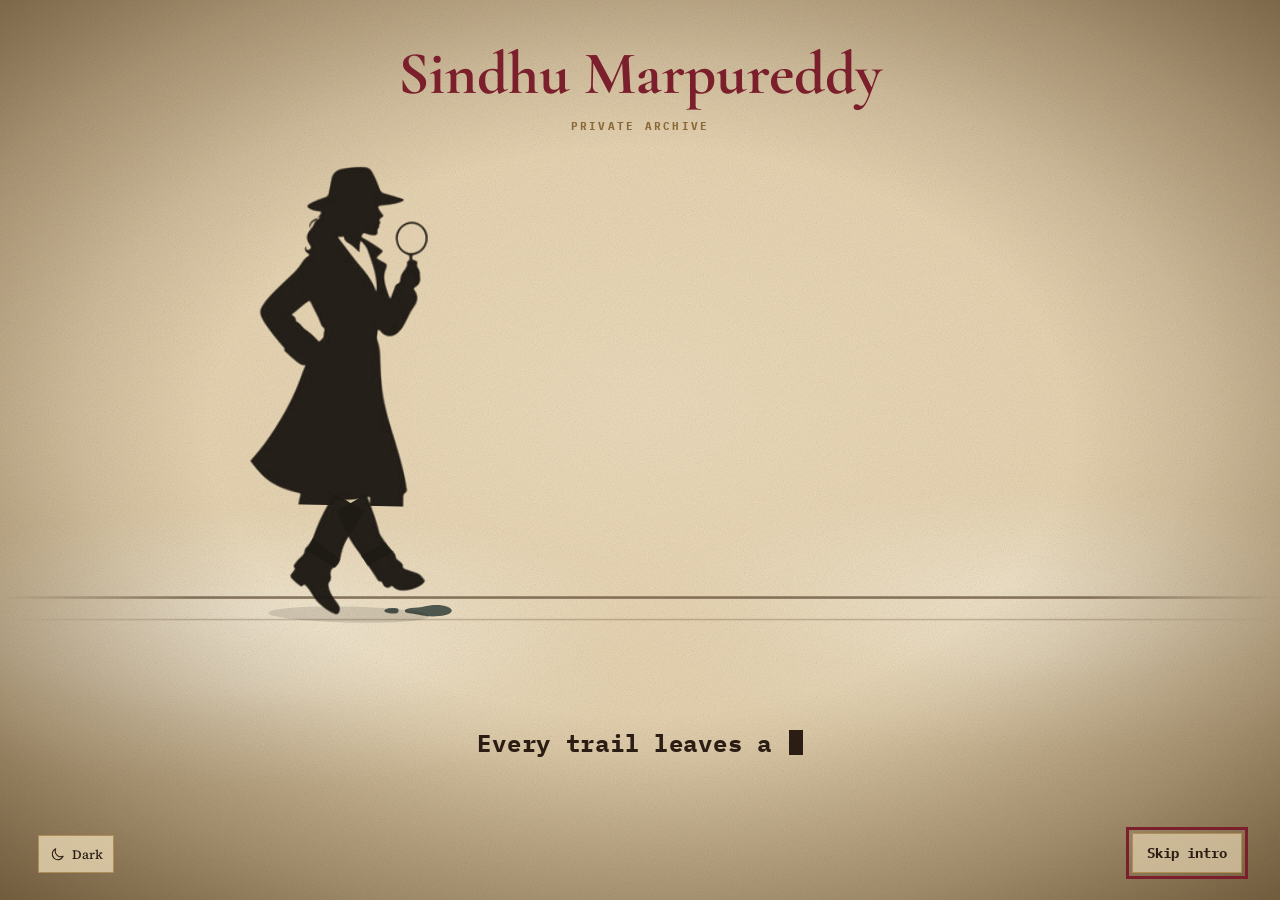
==== commit 43c9a353: "Adjust home tagline punctuation" ====
--- a/sherlock.html
+++ b/sherlock.html
@@ -465,7 +465,7 @@
       <div class="home-inner">
         <div class="home-copy">
           <h1 id="home-heading" tabindex="-1"><span class="drop">T</span>he Case of <span class="name">Sindhu Marpureddy</span></h1>
-          <p class="home-statement">I turn ambiguity into systems people can trust.</p>
+          <p class="home-statement">I turn ambiguity into systems, people can trust.</p>
           <div class="home-cta">
             <a class="button button-primary" href="#/case-files">Open Case Files <span aria-hidden="true">&#8600;</span></a>
             <a class="button button-secondary" href="#/service-record">Service Record <span aria-hidden="true">&#8600;</span></a>
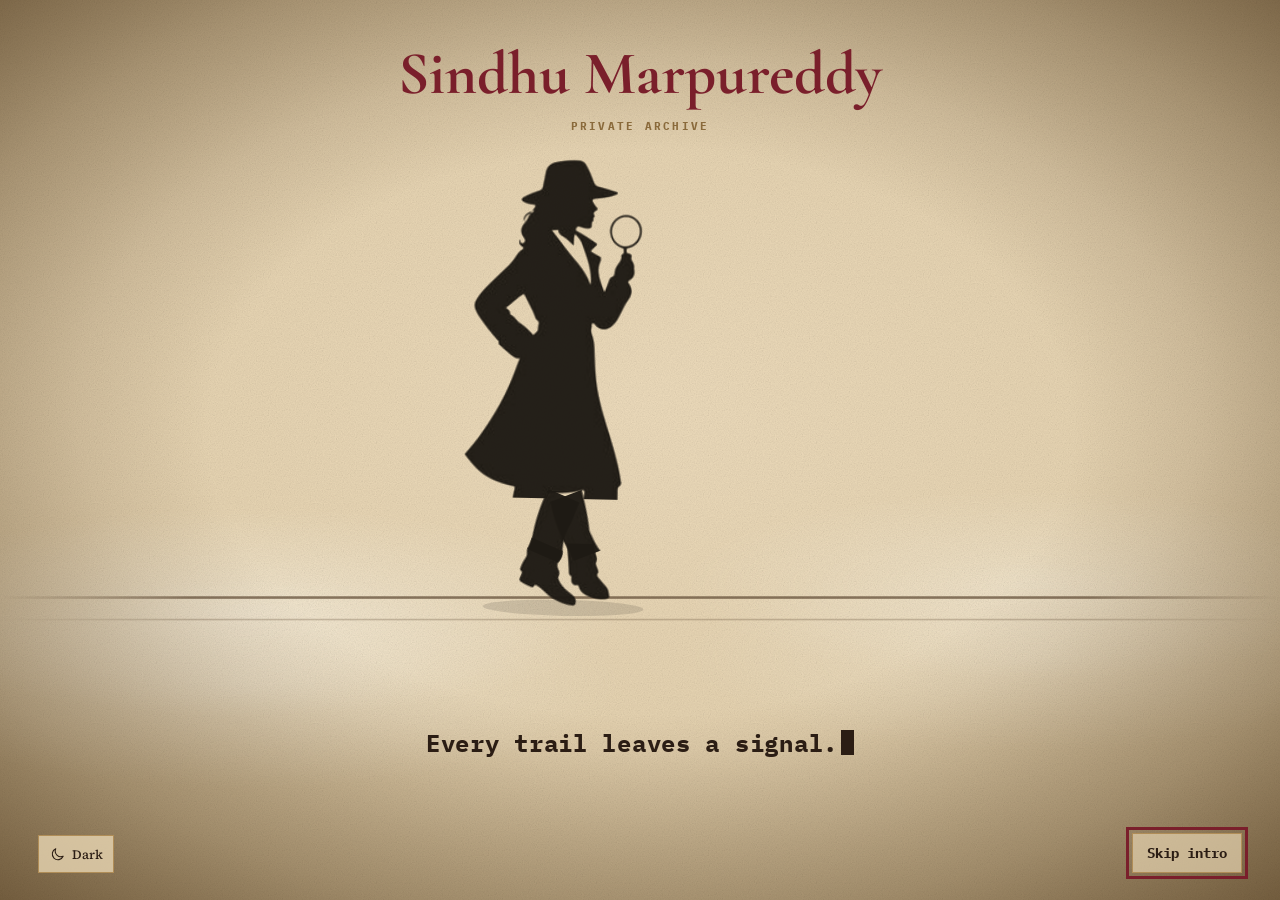
==== commit 38d946e3: "Keep footprints only in intro animation" ====
--- a/sherlock.html
+++ b/sherlock.html
@@ -901,27 +901,11 @@
     return;
   }
 
-  const sourceX = sourceBounds?.width ? sourceBounds.left + sourceBounds.width / 2 : window.innerWidth / 2;
-  const targetX = targetBounds?.width ? targetBounds.left + targetBounds.width / 2 : window.innerWidth / 2;
-  const groundY = window.innerHeight - 86;
   transitionLayer.classList.add("is-active");
   const ground = document.createElement("div");
   ground.className = "transition-ground-line";
   transitionLayer.append(ground);
   transitionNodes.push(ground);
-  const mobile = window.innerWidth <= 700;
-  const tablet = window.innerWidth <= 1050;
-  const printCount = mobile ? 3 : 4;
-  const routeDirection = routes.has(previousRoute) && routes.has(route)
-    ? (Array.from(routes).indexOf(route) >= Array.from(routes).indexOf(previousRoute) ? 1 : -1)
-    : 1;
-  const horizontalGap = Math.abs(targetX - sourceX);
-  const trailStartX = horizontalGap >= 110 ? sourceX : Math.max(36, Math.min(window.innerWidth - 36, (sourceX + targetX) / 2 - routeDirection * 60));
-  const trailEndX = horizontalGap >= 110 ? targetX : Math.max(36, Math.min(window.innerWidth - 36, trailStartX + routeDirection * 120));
-  const transitionY = window.innerHeight - (mobile ? 82 : 104);
-  const transitionScale = mobile ? .8 : .48;
-  placeFootprintTrail(footprintLayer, trailStartX, trailEndX, transitionY, printCount, 170, 24, 0, true, TRANSITION_PRINT_HOLD_MS, FOOTPRINT_FADE_MS, transitionY, transitionScale);
-
   const fadeOut = previousView.animate([{ opacity: 1 }, { opacity: 0 }], { duration: 160, easing: "ease-out", fill: "forwards" });
   transitionAnimations.push(fadeOut);
   transitionTimers.push(window.setTimeout(() => {
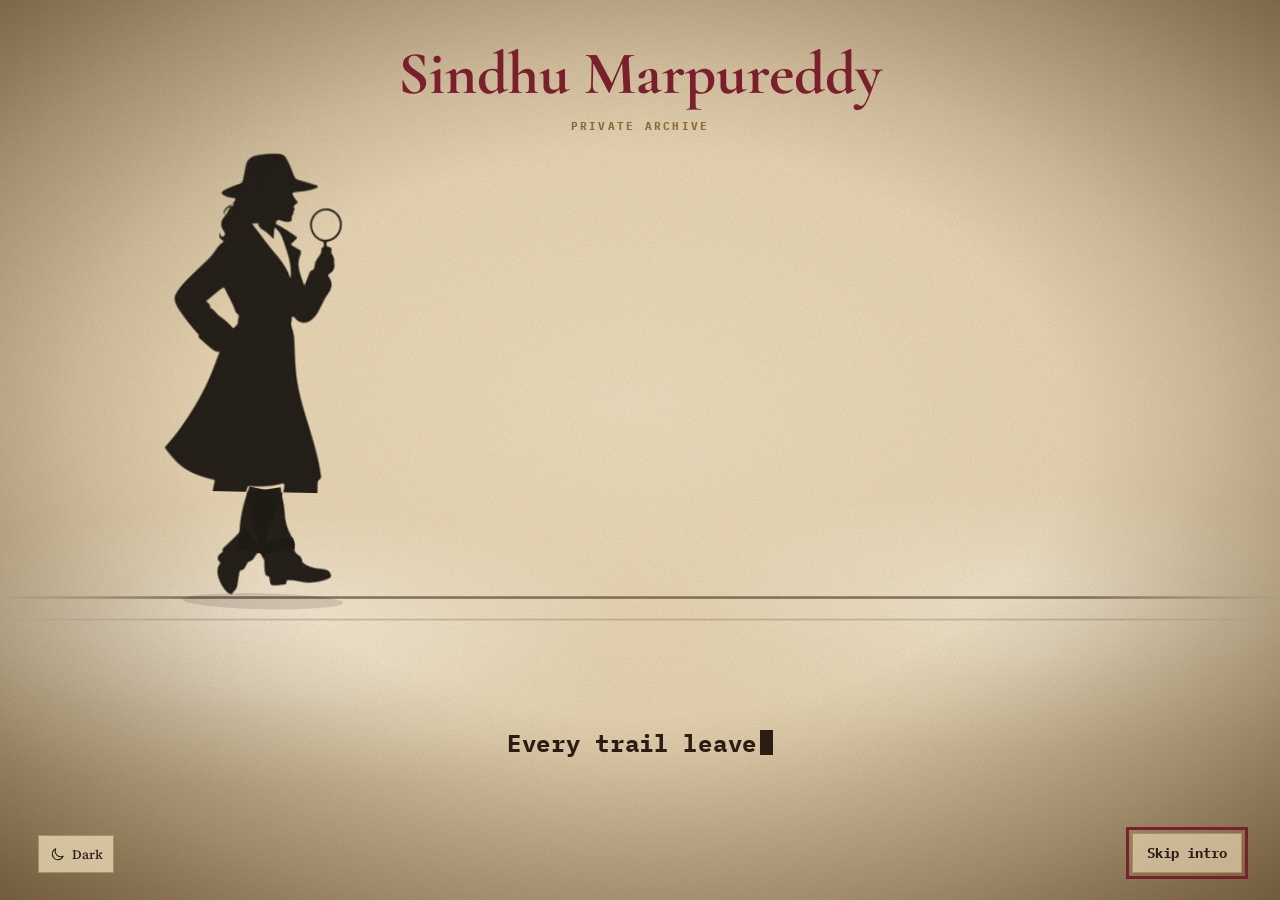
==== commit bf013593: "Add professional social preview metadata" ====
--- a/sherlock.html
+++ b/sherlock.html
@@ -4,7 +4,15 @@
   <meta charset="UTF-8">
   <meta name="viewport" content="width=device-width, initial-scale=1.0">
   <meta name="theme-color" content="#E6D3B0">
-  <title>Sindhu Marpureddy | Home</title>
+  <meta name="description" content="Sindhu Marpureddy is a Trust &amp; Safety and AI governance professional specializing in AI agent evaluation, agentic AI review, and quality systems.">
+  <meta property="og:type" content="website">
+  <meta property="og:title" content="Sindhu Marpureddy | Trust &amp; Safety and AI Agent Review">
+  <meta property="og:description" content="Trust &amp; Safety and AI governance professional specializing in AI agent evaluation, agentic AI review, and quality systems.">
+  <meta property="og:url" content="https://sindhu-m-valerie.github.io/portfolio/">
+  <meta name="twitter:card" content="summary">
+  <meta name="twitter:title" content="Sindhu Marpureddy | Trust &amp; Safety and AI Agent Review">
+  <meta name="twitter:description" content="Trust &amp; Safety and AI governance professional specializing in AI agent evaluation, agentic AI review, and quality systems.">
+  <title>Sindhu Marpureddy | Trust &amp; Safety and AI Agent Review</title>
   <link rel="preconnect" href="https://fonts.googleapis.com">
   <link rel="preconnect" href="https://fonts.gstatic.com" crossorigin>
   <link href="https://fonts.googleapis.com/css2?family=Abril+Fatface&family=Cormorant+Garamond:wght@400;500;600;700&family=Courier+Prime:wght@400;700&family=IBM+Plex+Mono:wght@400;500;600;700&family=Lora:wght@400;500;700&family=Source+Serif+4:wght@400;500;600;700&display=swap" rel="stylesheet">
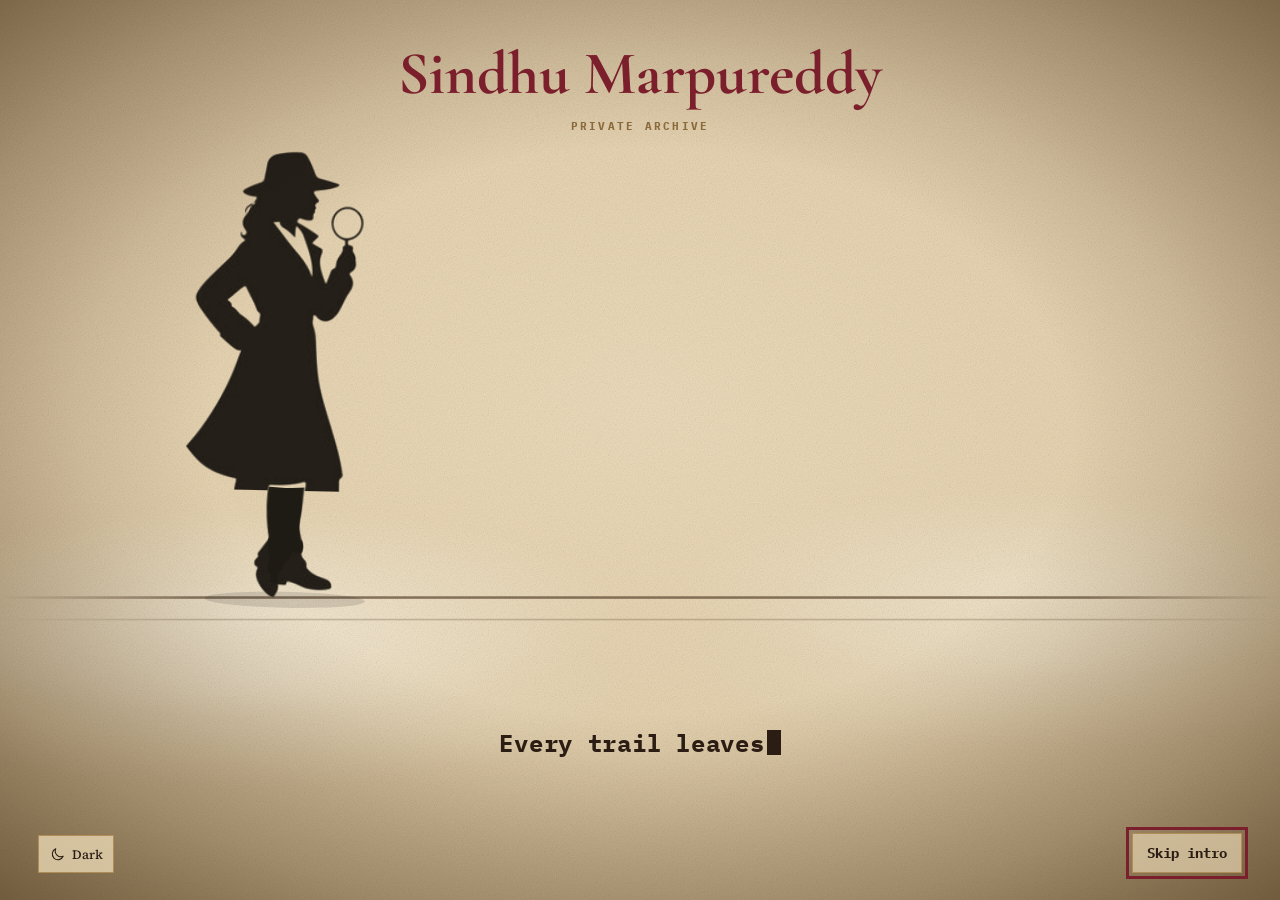
==== commit c53f7dda: "Update professional social preview headline" ====
--- a/sherlock.html
+++ b/sherlock.html
@@ -4,15 +4,15 @@
   <meta charset="UTF-8">
   <meta name="viewport" content="width=device-width, initial-scale=1.0">
   <meta name="theme-color" content="#E6D3B0">
-  <meta name="description" content="Sindhu Marpureddy is a Trust &amp; Safety and AI governance professional specializing in AI agent evaluation, agentic AI review, and quality systems.">
+  <meta name="description" content="Sindhu Marpureddy is a Trust &amp; Safety leader specializing in AI agent evaluation and governance.">
   <meta property="og:type" content="website">
-  <meta property="og:title" content="Sindhu Marpureddy | Trust &amp; Safety and AI Agent Review">
-  <meta property="og:description" content="Trust &amp; Safety and AI governance professional specializing in AI agent evaluation, agentic AI review, and quality systems.">
+  <meta property="og:title" content="Sindhu Marpureddy | Trust &amp; Safety Leader | AI Agent Evaluation &amp; Governance">
+  <meta property="og:description" content="Trust &amp; Safety leader focused on AI agent evaluation and responsible AI governance.">
   <meta property="og:url" content="https://sindhu-m-valerie.github.io/portfolio/">
   <meta name="twitter:card" content="summary">
-  <meta name="twitter:title" content="Sindhu Marpureddy | Trust &amp; Safety and AI Agent Review">
-  <meta name="twitter:description" content="Trust &amp; Safety and AI governance professional specializing in AI agent evaluation, agentic AI review, and quality systems.">
-  <title>Sindhu Marpureddy | Trust &amp; Safety and AI Agent Review</title>
+  <meta name="twitter:title" content="Sindhu Marpureddy | Trust &amp; Safety Leader | AI Agent Evaluation &amp; Governance">
+  <meta name="twitter:description" content="Trust &amp; Safety leader focused on AI agent evaluation and responsible AI governance.">
+  <title>Sindhu Marpureddy | Trust &amp; Safety Leader | AI Agent Evaluation &amp; Governance</title>
   <link rel="preconnect" href="https://fonts.googleapis.com">
   <link rel="preconnect" href="https://fonts.gstatic.com" crossorigin>
   <link href="https://fonts.googleapis.com/css2?family=Abril+Fatface&family=Cormorant+Garamond:wght@400;500;600;700&family=Courier+Prime:wght@400;700&family=IBM+Plex+Mono:wght@400;500;600;700&family=Lora:wght@400;500;700&family=Source+Serif+4:wght@400;500;600;700&display=swap" rel="stylesheet">
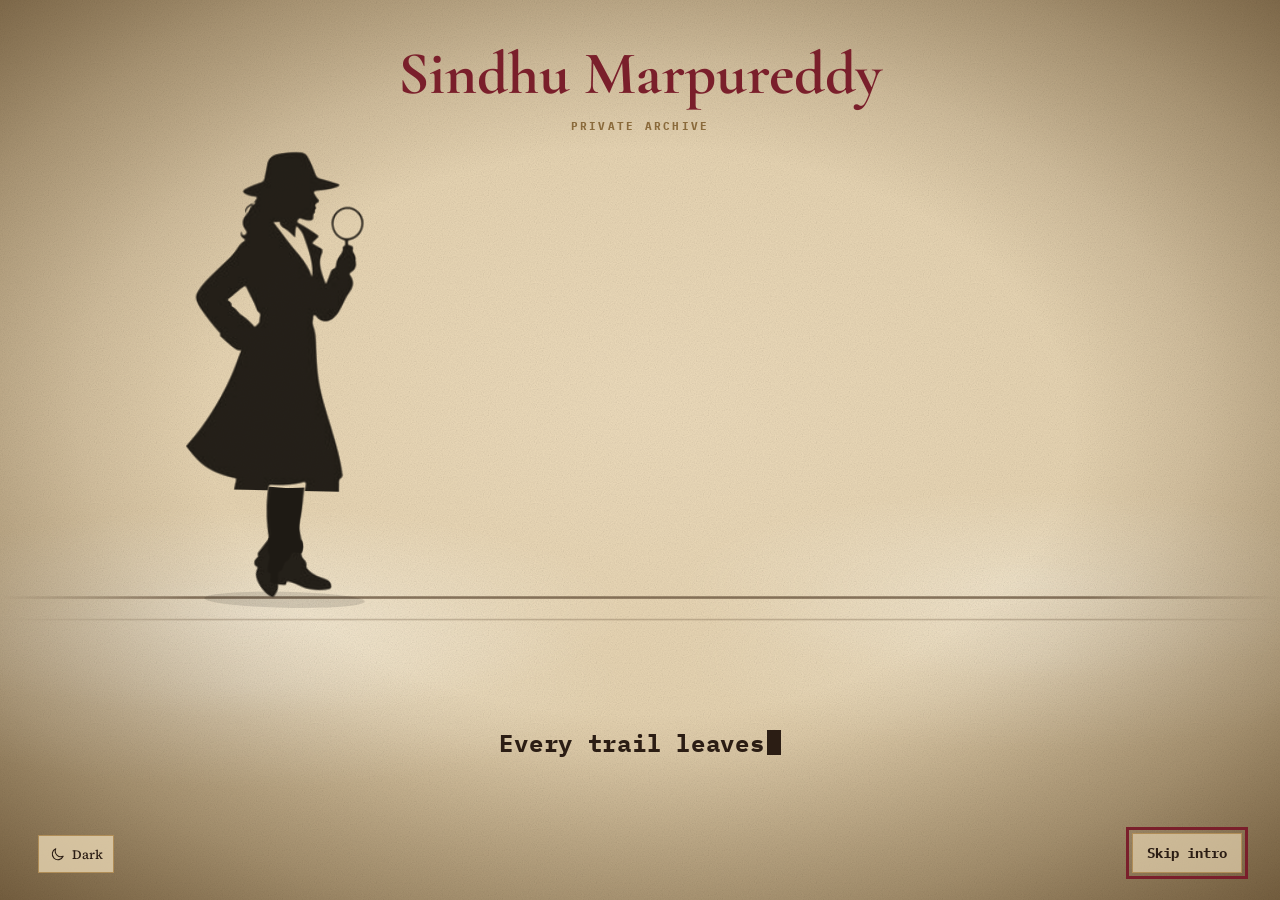
==== commit eb4765b3: "Update portfolio resume" ====
--- a/sherlock.html
+++ b/sherlock.html
@@ -464,7 +464,7 @@
       <a href="#/contact" data-route="contact"><svg aria-hidden="true" focusable="false" viewBox="0 0 24 24"><rect x="3.5" y="5.5" width="17" height="13" rx="1"/><path d="m4.5 7 7.5 5.8L19.5 7"/></svg><span>Contact</span></a>
     </nav>
     <button class="theme-toggle" id="theme-toggle" type="button" aria-pressed="false" aria-label="Switch between light and dark colours"><svg aria-hidden="true" focusable="false" viewBox="0 0 24 24"><path d="M20 14.5A8 8 0 0 1 9.5 4a8 8 0 1 0 10.5 10.5z"/></svg><span>Dark</span></button>
-    <a class="resume-button" href="assets/5SindhuMarpureddy6.pdf" download><svg aria-hidden="true" focusable="false" viewBox="0 0 24 24"><path d="M12 3v12m-5-5 5 5 5-5M4 17v4h16v-4"/></svg><span>Download resume</span></a>
+    <a class="resume-button" href="assets/Sindhu%20Marpureddy%20Trust%20and%20Safety%20Resume.pdf" download><svg aria-hidden="true" focusable="false" viewBox="0 0 24 24"><path d="M12 3v12m-5-5 5 5 5-5M4 17v4h16v-4"/></svg><span>Download resume</span></a>
   </header>
 
   <main id="main-content" tabindex="-1">
@@ -580,7 +580,7 @@
     </section>
 
     <section class="route-view paper-page" id="page-contact" data-page="contact" aria-labelledby="contact-heading" hidden>
-      <div class="page-inner contact-page"><h1 id="contact-heading" tabindex="-1">Contact</h1><p class="contact-prompt">Commission a case.</p><div class="contact-actions"><address id="contact-email">marpureddysindhu@gmail.com</address><button class="copy-email" id="copy-email" type="button" aria-describedby="copy-status">Copy</button></div><div class="contact-details"><p><strong>Phone</strong><a href="tel:+919963051765">+91-9963051765</a></p><p><strong>Location</strong><span>India</span></p></div><p class="copy-status" id="copy-status" role="status" aria-live="polite"></p><div class="contact-links"><a class="button button-primary" href="https://www.linkedin.com/in/sindhu-marpureddy-11a67249/" target="_blank" rel="noreferrer">LinkedIn <span aria-hidden="true">↗</span></a><a class="button button-secondary" href="https://github.com/sindhu-M-Valerie" target="_blank" rel="noreferrer">GitHub <span aria-hidden="true">↗</span></a><a class="button button-secondary" href="assets/5SindhuMarpureddy6.pdf" download>Download resume <span aria-hidden="true">↓</span></a></div></div>
+      <div class="page-inner contact-page"><h1 id="contact-heading" tabindex="-1">Contact</h1><p class="contact-prompt">Commission a case.</p><div class="contact-actions"><address id="contact-email">marpureddysindhu@gmail.com</address><button class="copy-email" id="copy-email" type="button" aria-describedby="copy-status">Copy</button></div><div class="contact-details"><p><strong>Phone</strong><a href="tel:+919963051765">+91-9963051765</a></p><p><strong>Location</strong><span>India</span></p></div><p class="copy-status" id="copy-status" role="status" aria-live="polite"></p><div class="contact-links"><a class="button button-primary" href="https://www.linkedin.com/in/sindhu-marpureddy-11a67249/" target="_blank" rel="noreferrer">LinkedIn <span aria-hidden="true">↗</span></a><a class="button button-secondary" href="https://github.com/sindhu-M-Valerie" target="_blank" rel="noreferrer">GitHub <span aria-hidden="true">↗</span></a><a class="button button-secondary" href="assets/Sindhu%20Marpureddy%20Trust%20and%20Safety%20Resume.pdf" download>Download resume <span aria-hidden="true">↓</span></a></div></div>
     </section>
   </main>
 
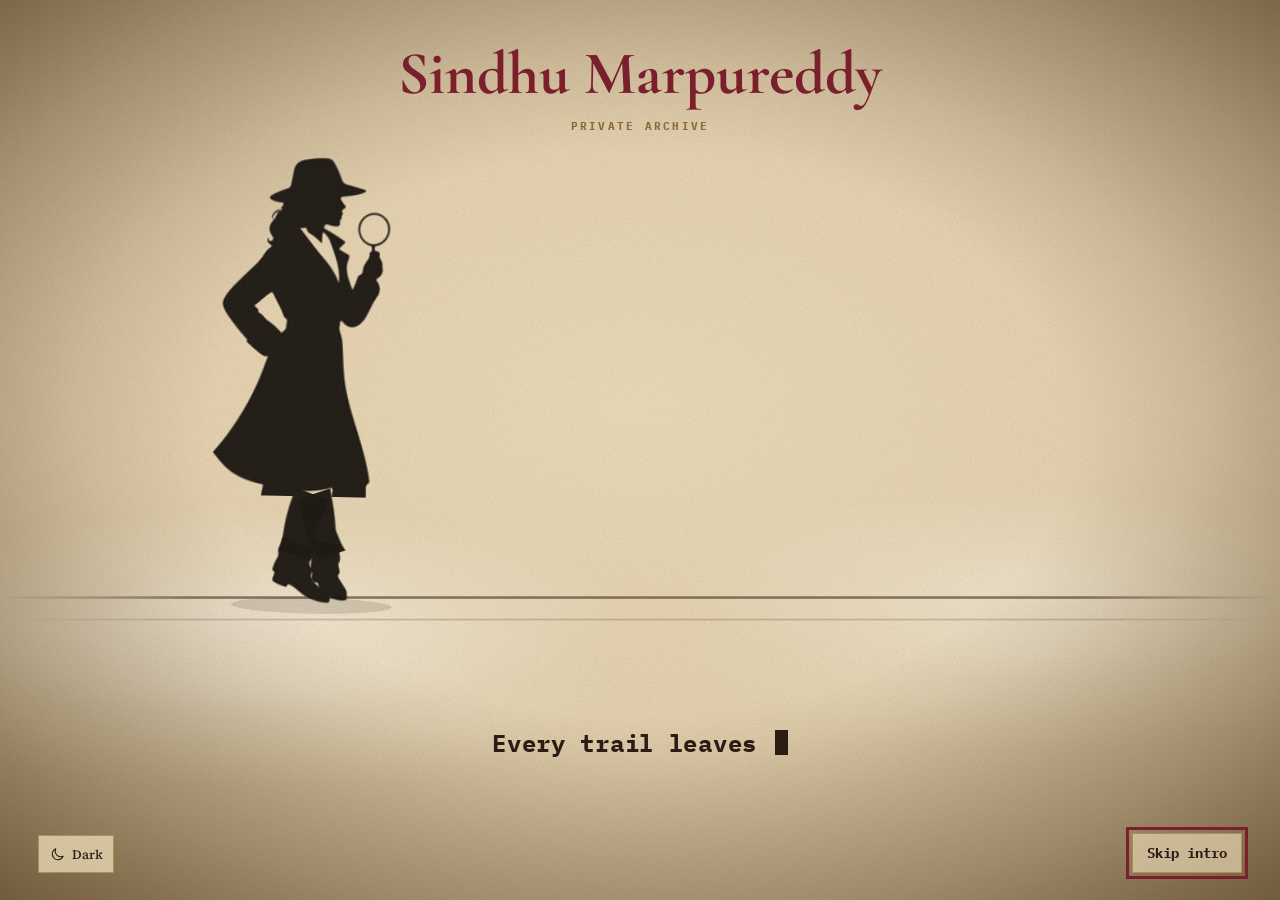
==== commit 902349c1: "Update portfolio experience and resume" ====
--- a/sherlock.html
+++ b/sherlock.html
@@ -464,7 +464,7 @@
       <a href="#/contact" data-route="contact"><svg aria-hidden="true" focusable="false" viewBox="0 0 24 24"><rect x="3.5" y="5.5" width="17" height="13" rx="1"/><path d="m4.5 7 7.5 5.8L19.5 7"/></svg><span>Contact</span></a>
     </nav>
     <button class="theme-toggle" id="theme-toggle" type="button" aria-pressed="false" aria-label="Switch between light and dark colours"><svg aria-hidden="true" focusable="false" viewBox="0 0 24 24"><path d="M20 14.5A8 8 0 0 1 9.5 4a8 8 0 1 0 10.5 10.5z"/></svg><span>Dark</span></button>
-    <a class="resume-button" href="assets/Sindhu%20Marpureddy%20Trust%20and%20Safety%20Resume.pdf" download><svg aria-hidden="true" focusable="false" viewBox="0 0 24 24"><path d="M12 3v12m-5-5 5 5 5-5M4 17v4h16v-4"/></svg><span>Download resume</span></a>
+    <a class="resume-button" href="assets/Sindhu%20Marpureddy%20Resume%20%20.pdf" download><svg aria-hidden="true" focusable="false" viewBox="0 0 24 24"><path d="M12 3v12m-5-5 5 5 5-5M4 17v4h16v-4"/></svg><span>Download resume</span></a>
   </header>
 
   <main id="main-content" tabindex="-1">
@@ -571,7 +571,7 @@
 
     <section class="route-view paper-page" id="page-service-record" data-page="service-record" aria-labelledby="service-heading" hidden>
       <div class="page-inner"><h1 id="service-heading" tabindex="-1">Service Record</h1><div class="service-timeline">
-        <article class="service-entry"><span class="timeline-mark" aria-hidden="true"></span><div class="service-heading"><img class="employer-logo" data-logo="crowdstrike" src="[data-uri]" width="48" height="48" alt="CrowdStrike logo"><h2>Legal Analyst</h2><p>CrowdStrike · FTE · June 2026-present</p></div><ul><li>Developed Sage, an AI-assisted legal policy librarian with Google Apps Script, improving policy governance accuracy.</li><li>Evaluated AI agent outputs for accuracy and compliance, maintaining audit-ready documentation.</li><li>Curated the RAG knowledge base and managed contract execution tracking in Ironclad.</li></ul></article>
+        <article class="service-entry"><span class="timeline-mark" aria-hidden="true"></span><div class="service-heading"><img class="employer-logo" data-logo="crowdstrike" src="[data-uri]" width="48" height="48" alt="CrowdStrike logo"><h2>Legal Analyst</h2><p>CrowdStrike · FTE · Oct 2026-present</p></div><ul><li>Developed Sage, an AI-assisted legal policy librarian with Google Apps Script, improving policy governance accuracy.</li><li>Evaluated AI agent outputs for accuracy and compliance, maintaining audit-ready documentation.</li><li>Curated the RAG knowledge base and managed contract execution tracking in Ironclad.</li></ul></article>
         <article class="service-entry"><span class="timeline-mark" aria-hidden="true"></span><div class="service-heading"><img class="employer-logo" data-logo="alice" src="[data-uri]" width="48" height="48" alt="ALICE.io logo"><h2>Senior Intelligence Consultant</h2><p>ALICE.io · Freelance · Mar-Apr 2026</p></div><ul><li>Drove mission-critical intelligence gathering for a Rapid Alert Team across the Indian landscape.</li><li>Analyzed social and security narratives through OSINT, intelligence-led journalism, and proactive threat hunting.</li><li>Delivered early-warning signals through cross-platform synthesis, narrative forensics, and mainstream-media pre-emption.</li></ul></article>
         <article class="service-entry"><span class="timeline-mark" aria-hidden="true"></span><div class="service-heading"><img class="employer-logo" data-logo="github" src="[data-uri]" width="48" height="48" alt="GitHub logo"><h2>Trust &amp; Safety Specialist II</h2><p>GitHub / Microsoft · FTE · Apr 2021-Jan 2026</p></div><ul><li>Investigated Account Takeover, malware, phishing, crypto fraud, <abbr title="Terrorist and Violent Extremist Content">TVEC</abbr>, <abbr title="Child Sexual Abuse Material">CSAM</abbr>, adult content, <abbr title="Non-Consensual Intimate Imagery">NCII</abbr>, and coordinated abuse on a large open-source platform, resolving 500+ escalations annually.</li><li>Led escalations across Legal and Engineering, reducing resolution time by 30%; resolved 500+ annual escalations across abuse and safety categories.</li><li>Designed AI moderation evaluations that improved review accuracy by 25% and reduced high-risk turnaround by 20%; drove 50+ process plans and built four AI-assisted tools.</li></ul></article>
         <article class="service-entry"><span class="timeline-mark" aria-hidden="true"></span><div class="service-heading"><img class="employer-logo" data-logo="meta" src="[data-uri]" width="48" height="48" alt="Meta logo"><h2>Trust &amp; Safety — Quality Analyst (Process Developer)</h2><p>Meta via Genpact · FTE · Sep 2016-Apr 2021</p></div><ul><li>Led quality operations for a 108-member team across Indian English, Hindi, English, and Odia workflows.</li><li>Reviewed suspicious activity and identified trends that could improve process automation.</li><li>Trained new hires and investigated fraud, policy, and quality issues to support consistent decisions.</li></ul></article>
@@ -580,7 +580,7 @@
     </section>
 
     <section class="route-view paper-page" id="page-contact" data-page="contact" aria-labelledby="contact-heading" hidden>
-      <div class="page-inner contact-page"><h1 id="contact-heading" tabindex="-1">Contact</h1><p class="contact-prompt">Commission a case.</p><div class="contact-actions"><address id="contact-email">marpureddysindhu@gmail.com</address><button class="copy-email" id="copy-email" type="button" aria-describedby="copy-status">Copy</button></div><div class="contact-details"><p><strong>Phone</strong><a href="tel:+919963051765">+91-9963051765</a></p><p><strong>Location</strong><span>India</span></p></div><p class="copy-status" id="copy-status" role="status" aria-live="polite"></p><div class="contact-links"><a class="button button-primary" href="https://www.linkedin.com/in/sindhu-marpureddy-11a67249/" target="_blank" rel="noreferrer">LinkedIn <span aria-hidden="true">↗</span></a><a class="button button-secondary" href="https://github.com/sindhu-M-Valerie" target="_blank" rel="noreferrer">GitHub <span aria-hidden="true">↗</span></a><a class="button button-secondary" href="assets/Sindhu%20Marpureddy%20Trust%20and%20Safety%20Resume.pdf" download>Download resume <span aria-hidden="true">↓</span></a></div></div>
+      <div class="page-inner contact-page"><h1 id="contact-heading" tabindex="-1">Contact</h1><p class="contact-prompt">Commission a case.</p><div class="contact-actions"><address id="contact-email">marpureddysindhu@gmail.com</address><button class="copy-email" id="copy-email" type="button" aria-describedby="copy-status">Copy</button></div><div class="contact-details"><p><strong>Phone</strong><a href="tel:+919963051765">+91-9963051765</a></p><p><strong>Location</strong><span>India</span></p></div><p class="copy-status" id="copy-status" role="status" aria-live="polite"></p><div class="contact-links"><a class="button button-primary" href="https://www.linkedin.com/in/sindhu-marpureddy-11a67249/" target="_blank" rel="noreferrer">LinkedIn <span aria-hidden="true">↗</span></a><a class="button button-secondary" href="https://github.com/sindhu-M-Valerie" target="_blank" rel="noreferrer">GitHub <span aria-hidden="true">↗</span></a><a class="button button-secondary" href="assets/Sindhu%20Marpureddy%20Resume%20%20.pdf" download>Download resume <span aria-hidden="true">↓</span></a></div></div>
     </section>
   </main>
 
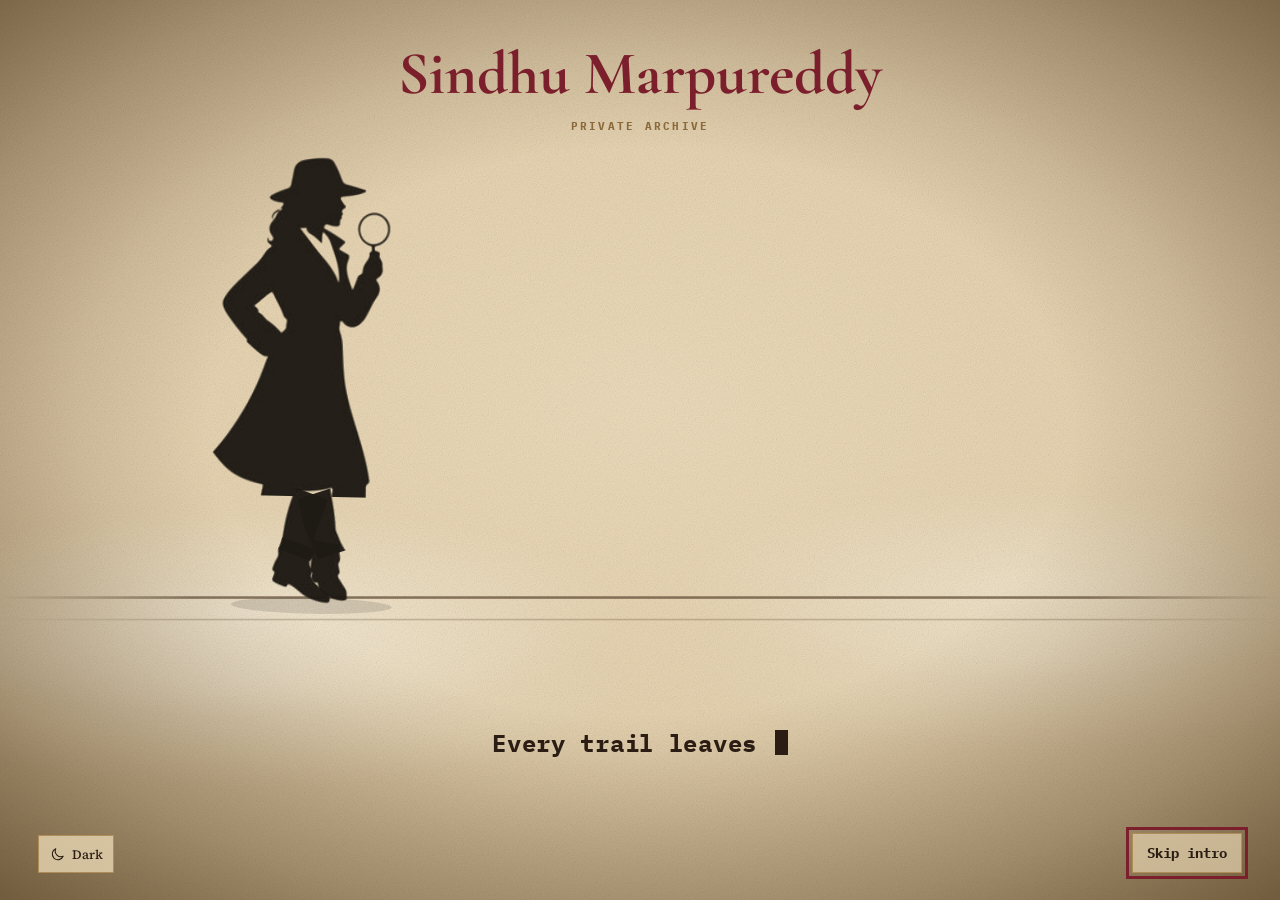
==== commit 01a325b3: "Correct CrowdStrike service dates" ====
--- a/sherlock.html
+++ b/sherlock.html
@@ -571,7 +571,7 @@
 
     <section class="route-view paper-page" id="page-service-record" data-page="service-record" aria-labelledby="service-heading" hidden>
       <div class="page-inner"><h1 id="service-heading" tabindex="-1">Service Record</h1><div class="service-timeline">
-        <article class="service-entry"><span class="timeline-mark" aria-hidden="true"></span><div class="service-heading"><img class="employer-logo" data-logo="crowdstrike" src="[data-uri]" width="48" height="48" alt="CrowdStrike logo"><h2>Legal Analyst</h2><p>CrowdStrike · FTE · Oct 2026-present</p></div><ul><li>Developed Sage, an AI-assisted legal policy librarian with Google Apps Script, improving policy governance accuracy.</li><li>Evaluated AI agent outputs for accuracy and compliance, maintaining audit-ready documentation.</li><li>Curated the RAG knowledge base and managed contract execution tracking in Ironclad.</li></ul></article>
+        <article class="service-entry"><span class="timeline-mark" aria-hidden="true"></span><div class="service-heading"><img class="employer-logo" data-logo="crowdstrike" src="[data-uri]" width="48" height="48" alt="CrowdStrike logo"><h2>Legal Analyst</h2><p>CrowdStrike · FTE · June 2026-Oct 2026</p></div><ul><li>Developed Sage, an AI-assisted legal policy librarian with Google Apps Script, improving policy governance accuracy.</li><li>Evaluated AI agent outputs for accuracy and compliance, maintaining audit-ready documentation.</li><li>Curated the RAG knowledge base and managed contract execution tracking in Ironclad.</li></ul></article>
         <article class="service-entry"><span class="timeline-mark" aria-hidden="true"></span><div class="service-heading"><img class="employer-logo" data-logo="alice" src="[data-uri]" width="48" height="48" alt="ALICE.io logo"><h2>Senior Intelligence Consultant</h2><p>ALICE.io · Freelance · Mar-Apr 2026</p></div><ul><li>Drove mission-critical intelligence gathering for a Rapid Alert Team across the Indian landscape.</li><li>Analyzed social and security narratives through OSINT, intelligence-led journalism, and proactive threat hunting.</li><li>Delivered early-warning signals through cross-platform synthesis, narrative forensics, and mainstream-media pre-emption.</li></ul></article>
         <article class="service-entry"><span class="timeline-mark" aria-hidden="true"></span><div class="service-heading"><img class="employer-logo" data-logo="github" src="[data-uri]" width="48" height="48" alt="GitHub logo"><h2>Trust &amp; Safety Specialist II</h2><p>GitHub / Microsoft · FTE · Apr 2021-Jan 2026</p></div><ul><li>Investigated Account Takeover, malware, phishing, crypto fraud, <abbr title="Terrorist and Violent Extremist Content">TVEC</abbr>, <abbr title="Child Sexual Abuse Material">CSAM</abbr>, adult content, <abbr title="Non-Consensual Intimate Imagery">NCII</abbr>, and coordinated abuse on a large open-source platform, resolving 500+ escalations annually.</li><li>Led escalations across Legal and Engineering, reducing resolution time by 30%; resolved 500+ annual escalations across abuse and safety categories.</li><li>Designed AI moderation evaluations that improved review accuracy by 25% and reduced high-risk turnaround by 20%; drove 50+ process plans and built four AI-assisted tools.</li></ul></article>
         <article class="service-entry"><span class="timeline-mark" aria-hidden="true"></span><div class="service-heading"><img class="employer-logo" data-logo="meta" src="[data-uri]" width="48" height="48" alt="Meta logo"><h2>Trust &amp; Safety — Quality Analyst (Process Developer)</h2><p>Meta via Genpact · FTE · Sep 2016-Apr 2021</p></div><ul><li>Led quality operations for a 108-member team across Indian English, Hindi, English, and Odia workflows.</li><li>Reviewed suspicious activity and identified trends that could improve process automation.</li><li>Trained new hires and investigated fraud, policy, and quality issues to support consistent decisions.</li></ul></article>
